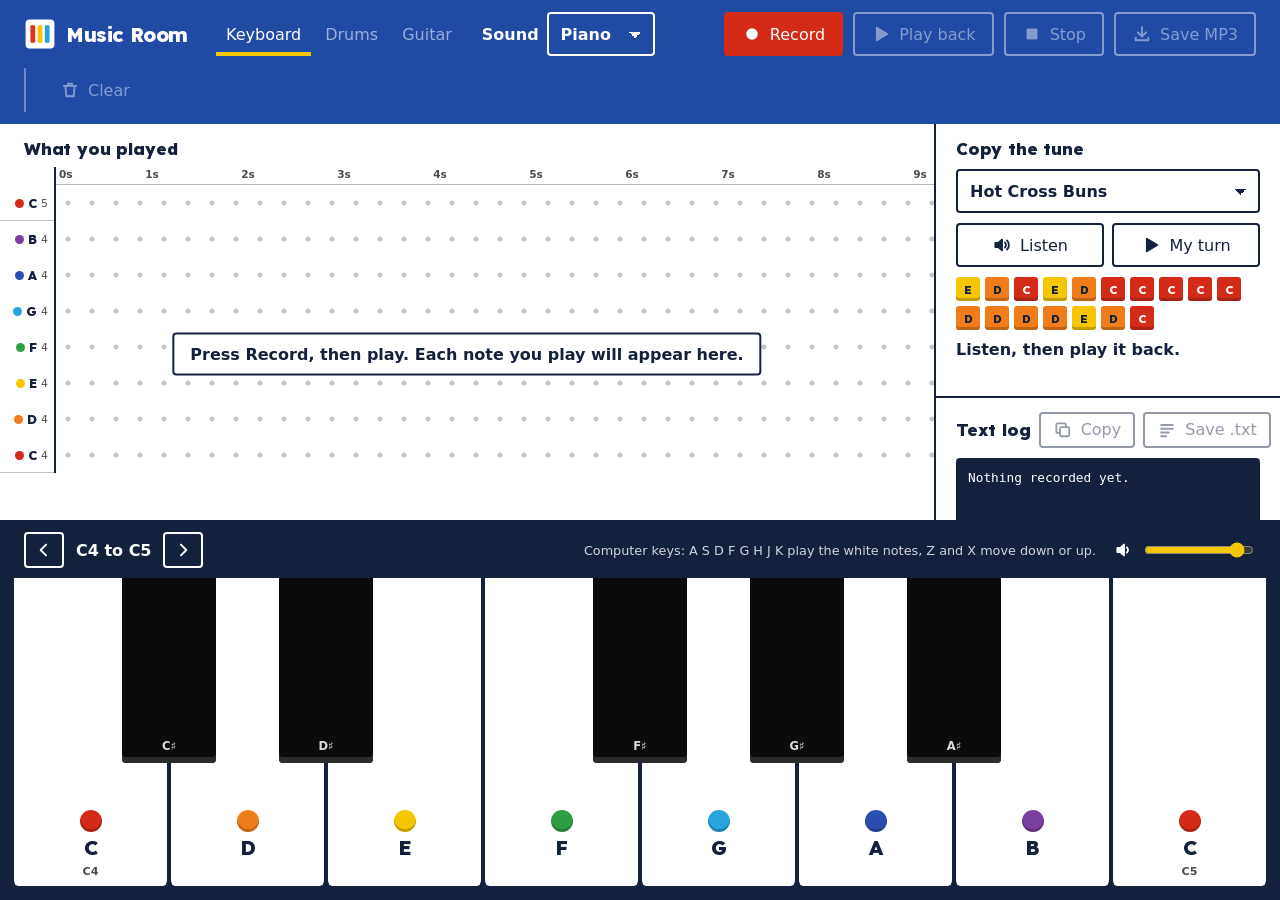
==== index.html @ 95b7874f "Keyboard module with recording, MP3 export and copy-the-tune challenge" ====
<!doctype html>
<html lang="en-GB">
  <head>
    <meta charset="utf-8" />
    <meta name="viewport" content="width=device-width, initial-scale=1" />
    <meta name="theme-color" content="#1f4ba5" />
    <title>Music Room</title>
    <link rel="icon" href="./assets/logo.svg" type="image/svg+xml" />
    <script type="module" crossorigin src="./assets/index-DXUUOg4d.js"></script>
    <link rel="stylesheet" crossorigin href="./assets/index-PqaLmvGl.css">
  </head>
  <body>
    <div id="app"></div>
    <noscript>The music tool needs JavaScript turned on.</noscript>
  </body>
</html>
---- assets/index-PqaLmvGl.css ----
@font-face{font-family:Lexend;font-style:normal;font-display:swap;font-weight:400;src:url(./lexend-vietnamese-400-normal-DoLa7jNB.woff2) format("woff2"),url(./lexend-vietnamese-400-normal-mPlHoWg5.woff) format("woff");unicode-range:U+0102-0103,U+0110-0111,U+0128-0129,U+0168-0169,U+01A0-01A1,U+01AF-01B0,U+0300-0301,U+0303-0304,U+0308-0309,U+0323,U+0329,U+1EA0-1EF9,U+20AB}@font-face{font-family:Lexend;font-style:normal;font-display:swap;font-weight:400;src:url(./lexend-latin-ext-400-normal-D38JI5AK.woff2) format("woff2"),url(./lexend-latin-ext-400-normal-D9P7pMo-.woff) format("woff");unicode-range:U+0100-02BA,U+02BD-02C5,U+02C7-02CC,U+02CE-02D7,U+02DD-02FF,U+0304,U+0308,U+0329,U+1D00-1DBF,U+1E00-1E9F,U+1EF2-1EFF,U+2020,U+20A0-20AB,U+20AD-20C0,U+2113,U+2C60-2C7F,U+A720-A7FF}@font-face{font-family:Lexend;font-style:normal;font-display:swap;font-weight:400;src:url(./lexend-latin-400-normal-CwRJVcUA.woff2) format("woff2"),url(./lexend-latin-400-normal-CHypAkT3.woff) format("woff");unicode-range:U+0000-00FF,U+0131,U+0152-0153,U+02BB-02BC,U+02C6,U+02DA,U+02DC,U+0304,U+0308,U+0329,U+2000-206F,U+20AC,U+2122,U+2191,U+2193,U+2212,U+2215,U+FEFF,U+FFFD}@font-face{font-family:Lexend;font-style:normal;font-display:swap;font-weight:600;src:url(./lexend-vietnamese-600-normal-Cr1ePs6O.woff2) format("woff2"),url(./lexend-vietnamese-600-normal-BxEVPgxw.woff) format("woff");unicode-range:U+0102-0103,U+0110-0111,U+0128-0129,U+0168-0169,U+01A0-01A1,U+01AF-01B0,U+0300-0301,U+0303-0304,U+0308-0309,U+0323,U+0329,U+1EA0-1EF9,U+20AB}@font-face{font-family:Lexend;font-style:normal;font-display:swap;font-weight:600;src:url(./lexend-latin-ext-600-normal-hDcqLAH9.woff2) format("woff2"),url(./lexend-latin-ext-600-normal-BXtyp5LP.woff) format("woff");unicode-range:U+0100-02BA,U+02BD-02C5,U+02C7-02CC,U+02CE-02D7,U+02DD-02FF,U+0304,U+0308,U+0329,U+1D00-1DBF,U+1E00-1E9F,U+1EF2-1EFF,U+2020,U+20A0-20AB,U+20AD-20C0,U+2113,U+2C60-2C7F,U+A720-A7FF}@font-face{font-family:Lexend;font-style:normal;font-display:swap;font-weight:600;src:url(./lexend-latin-600-normal-DdvlkEkX.woff2) format("woff2"),url(./lexend-latin-600-normal-DSBzZxpA.woff) format("woff");unicode-range:U+0000-00FF,U+0131,U+0152-0153,U+02BB-02BC,U+02C6,U+02DA,U+02DC,U+0304,U+0308,U+0329,U+2000-206F,U+20AC,U+2122,U+2191,U+2193,U+2212,U+2215,U+FEFF,U+FFFD}@font-face{font-family:Lexend;font-style:normal;font-display:swap;font-weight:800;src:url(./lexend-vietnamese-800-normal-B27Hd6aN.woff2) format("woff2"),url(./lexend-vietnamese-800-normal-DLOhWP8n.woff) format("woff");unicode-range:U+0102-0103,U+0110-0111,U+0128-0129,U+0168-0169,U+01A0-01A1,U+01AF-01B0,U+0300-0301,U+0303-0304,U+0308-0309,U+0323,U+0329,U+1EA0-1EF9,U+20AB}@font-face{font-family:Lexend;font-style:normal;font-display:swap;font-weight:800;src:url(./lexend-latin-ext-800-normal-B0JWHALI.woff2) format("woff2"),url(./lexend-latin-ext-800-normal-r3QZLne4.woff) format("woff");unicode-range:U+0100-02BA,U+02BD-02C5,U+02C7-02CC,U+02CE-02D7,U+02DD-02FF,U+0304,U+0308,U+0329,U+1D00-1DBF,U+1E00-1E9F,U+1EF2-1EFF,U+2020,U+20A0-20AB,U+20AD-20C0,U+2113,U+2C60-2C7F,U+A720-A7FF}@font-face{font-family:Lexend;font-style:normal;font-display:swap;font-weight:800;src:url(./lexend-latin-800-normal-sVzxf3WX.woff2) format("woff2"),url(./lexend-latin-800-normal-BcJVUnx_.woff) format("woff");unicode-range:U+0000-00FF,U+0131,U+0152-0153,U+02BB-02BC,U+02C6,U+02DA,U+02DC,U+0304,U+0308,U+0329,U+2000-206F,U+20AC,U+2122,U+2191,U+2193,U+2212,U+2215,U+FEFF,U+FFFD}:root{--mt-tray: #1f4ba5;--mt-tray-deep: #183c86;--mt-navy: #14213d;--mt-white: #ffffff;--mt-hole: #c6c6c6;--mt-rule: #14213d;--mt-muted: #4b4b4b;--mt-red: #d42a18;--mt-yellow: #f6c700;--mt-radius: 4px;--mt-font: "Lexend", "Segoe UI", system-ui, sans-serif;--mt-mono: ui-monospace, "Cascadia Mono", Consolas, monospace}html,body{height:100%;margin:0;background:var(--mt-navy)}body{overflow:hidden}.mt{font-family:var(--mt-font);color:var(--mt-navy);background:var(--mt-white);display:grid;grid-template-rows:auto minmax(220px,1fr) clamp(240px,42%,440px);height:100%;min-height:540px;-webkit-tap-highlight-color:transparent;scrollbar-color:var(--mt-navy) transparent}.mt *,.mt *:before,.mt *:after{box-sizing:border-box}.mt ::selection{background:var(--mt-yellow);color:var(--mt-navy)}.mt h2{margin:0;font-size:1.05rem;font-weight:800;letter-spacing:-.01em}.mt p{margin:0}.mt button{font:inherit;color:inherit}.mt .mt-key--white{color:var(--mt-navy)}.mt .mt-key--black{color:var(--mt-white)}.mt-sr{position:absolute;width:1px;height:1px;overflow:hidden;clip:rect(0 0 0 0);white-space:nowrap}.mt-icon{display:inline-block;width:20px;height:20px;flex:none;background:currentColor;-webkit-mask:var(--icon) center / contain no-repeat;mask:var(--icon) center / contain no-repeat}.mt-btn{display:inline-flex;align-items:center;gap:8px;height:44px;padding:0 16px;border:2px solid currentColor;border-radius:var(--mt-radius);background:transparent;font-weight:600;font-size:.95rem;cursor:pointer;white-space:nowrap;transition:background-color .12s ease-out,color .12s ease-out}.mt-btn:disabled{opacity:.45;cursor:default}.mt-btn:focus-visible,.mt-select:focus-visible,.mt-log__text:focus-visible,.mt-board__scroll:focus-visible{outline:3px solid var(--mt-yellow);outline-offset:2px}.mt-btn--small{height:36px;padding:0 12px;font-size:.85rem}.mt-btn--ink{color:var(--mt-navy)}.mt-btn--ink:not(:disabled):hover{background:var(--mt-navy);color:var(--mt-white)}.mt-btn--quiet{border-color:transparent}.mt-btn--danger{background:var(--mt-red);border-color:var(--mt-red);color:var(--mt-white)}.mt-btn--on-dark{color:var(--mt-white)}.mt-btn--on-dark:not(:disabled):hover{background:var(--mt-white);color:var(--mt-navy)}.mt-bar{display:flex;align-items:center;gap:12px 20px;flex-wrap:wrap;padding:12px 24px;background:var(--mt-tray);color:var(--mt-white)}.mt-bar .mt-btn:not(:disabled):hover{background:var(--mt-white);color:var(--mt-tray)}.mt-brand{display:flex;align-items:center;gap:10px;font-size:1.25rem;font-weight:800;letter-spacing:-.02em;margin-right:8px}.mt-brand img{display:block}.mt-inst{display:flex;gap:4px}.mt-inst__tab{border:0;background:none;height:44px;padding:0 10px;cursor:pointer;font-weight:600;font-size:1rem;border-radius:0}.mt-inst__tab[aria-pressed=true]{box-shadow:inset 0 -4px 0 var(--mt-yellow)}.mt-inst__tab:disabled{opacity:.55;cursor:default}.mt-inst__tab:focus-visible{outline:3px solid var(--mt-yellow);outline-offset:-3px}.mt-sound{display:flex;align-items:center;gap:8px;font-weight:600}.mt-select{font:inherit;font-weight:600;height:44px;padding:0 36px 0 12px;border:2px solid currentColor;border-radius:var(--mt-radius);background:transparent;color:inherit;cursor:pointer;appearance:none;background-image:linear-gradient(45deg,transparent 50%,currentColor 50%),linear-gradient(135deg,currentColor 50%,transparent 50%);background-position:calc(100% - 18px) 52%,calc(100% - 12px) 52%;background-size:6px 6px;background-repeat:no-repeat}.mt-bar .mt-select option{color:var(--mt-navy)}.mt-transport{display:flex;gap:10px;margin-left:auto;flex-wrap:wrap}.mt-btn--rec{background:var(--mt-red);border-color:var(--mt-red);color:var(--mt-white)}.mt-bar .mt-btn--rec:not(:disabled):hover{background:#b82413;color:var(--mt-white);border-color:#b82413}.mt-btn--rec.is-on{background:var(--mt-white);color:var(--mt-red);border-color:var(--mt-white)}.mt-bar .mt-btn--rec.is-on:hover{background:var(--mt-white);color:var(--mt-red)}.mt-btn--rec.is-on .mt-icon{animation:mt-blink 1s steps(2,jump-none) infinite}.mt-timer{font-variant-numeric:tabular-nums;min-width:3ch}.mt-clear{display:flex;align-items:center;gap:8px;padding-left:18px;background:linear-gradient(to right,rgba(255,255,255,.35) 2px,transparent 2px)}.mt-confirm{display:flex;align-items:center;gap:8px;font-weight:600;white-space:nowrap}.mt-confirm[hidden],.mt-clear .mt-btn[hidden]{display:none}.mt-work{display:grid;grid-template-columns:minmax(0,1fr) 344px;gap:2px;min-height:0;padding-bottom:2px;background:var(--mt-rule)}.mt-board,.mt-side{background:var(--mt-white)}.mt-board{position:relative;display:flex;flex-direction:column;min-height:0;min-width:0}.mt-board__title{padding:14px 24px 8px}.mt-board__scroll{position:relative;flex:1;min-height:0;overflow:auto;overscroll-behavior:contain}.mt-board__rows{position:sticky;left:0;z-index:2;width:56px;float:left;padding-top:18px;background:linear-gradient(to left,var(--mt-rule) 2px,var(--mt-white) 2px)}.mt-row{height:var(--row, 24px);display:flex;align-items:center;justify-content:flex-end;padding-right:8px}.mt-row__label{font-weight:800;font-size:.8rem;display:inline-flex;align-items:center;gap:4px}.mt-row__label:before{content:"";width:9px;height:9px;border-radius:50%;background:var(--c)}.mt-row__label small{font-weight:400;font-size:.68rem;color:var(--mt-muted)}.mt-row--c{box-shadow:inset 0 -1px #14213d47}.mt-board__pieces{position:relative;min-width:100%;background-image:radial-gradient(circle,var(--mt-hole) 2.3px,transparent 2.8px);background-size:24px var(--row, 24px);background-position:56px 18px}.mt-board__ruler{position:absolute;top:0;left:0;right:0;height:18px;background:var(--mt-white);border-bottom:1px solid rgba(20,33,61,.3)}.mt-board__ruler span{position:absolute;top:1px;transform:translate(-50%);font-size:.66rem;font-weight:600;color:var(--mt-muted);font-variant-numeric:tabular-nums}.mt-board__ruler span:first-child{transform:none;padding-left:3px}.mt-piece{position:absolute;height:calc(var(--row, 24px) - 4px);border-radius:3px;background:var(--c);color:var(--ink);box-shadow:inset 0 -4px #0003;font-size:clamp(.72rem,calc(var(--row, 24px) * .4),.9rem);font-weight:800;line-height:calc(var(--row, 24px) - 7px);padding-left:6px;overflow:hidden;white-space:nowrap}.mt-piece--sharp{box-shadow:inset -8px 0 #0b0b0b,inset 0 -4px #0003}.mt-piece.is-new{animation:mt-drop .14s cubic-bezier(.16,1,.3,1)}.mt-piece.is-growing{opacity:.8;box-shadow:inset -3px 0 0 var(--mt-red),inset 0 -4px #0003}.mt-board__head{position:absolute;top:0;left:0;width:2px;height:100%;min-height:100%;background:var(--mt-red);z-index:3;pointer-events:none}.mt-board__head[hidden]{display:none}.mt-board__empty{position:absolute;left:50%;top:58%;transform:translate(-50%,-50%);width:max-content;max-width:calc(100% - 96px);padding:10px 16px;background:var(--mt-white);border:2px solid var(--mt-navy);border-radius:var(--mt-radius);font-size:1rem;font-weight:600;text-align:center;pointer-events:none;z-index:2}.mt-board__empty span{background:var(--mt-white)}.mt-board__empty[hidden]{display:none}.mt-side{display:flex;flex-direction:column;min-height:0;overflow-y:auto}.mt-challenge{padding:14px 20px 16px;display:grid;gap:10px}.mt-log{box-shadow:0 -2px 0 var(--mt-rule)}.mt-tune .mt-select{width:100%;color:var(--mt-navy)}.mt-row-btns{display:flex;gap:8px}.mt-row-btns .mt-btn{flex:1;justify-content:center}.mt-target{list-style:none;margin:0;padding:0;display:flex;flex-wrap:wrap;gap:5px}.mt-tp{width:24px;height:24px;border-radius:3px;display:grid;place-items:center;background:var(--c);color:var(--ink);font-size:.72rem;font-weight:800;box-shadow:inset 0 -3px #0003;position:relative}.mt-tp--sharp{box-shadow:inset -6px 0 #0b0b0b,inset 0 -3px #0003}.mt-tp.is-done{outline:2px solid var(--mt-navy);outline-offset:2px}.mt-tp.is-done span{visibility:hidden}.mt-tp.is-done:after{content:"";position:absolute;inset:4px;background:var(--ink);-webkit-mask:var(--mt-tick) center / contain no-repeat;mask:var(--mt-tick) center / contain no-repeat}.mt-tp.is-current{outline:3px solid var(--mt-navy);outline-offset:2px}.mt-tp.is-listening{outline:3px solid var(--mt-tray);outline-offset:2px}.mt-msg{min-height:2.6em;font-weight:600;line-height:1.3}.mt-msg.is-wrong{color:var(--mt-red)}.mt-log{display:flex;flex-direction:column;min-height:170px;flex:1;padding:14px 20px 16px;gap:10px}.mt-log__head{display:flex;align-items:center;gap:8px}.mt-log__head h2{margin-right:auto;white-space:nowrap}.mt-log__text{flex:1;min-height:60px;margin:0;overflow:auto;padding:10px 12px;background:var(--mt-navy);color:var(--mt-white);border-radius:var(--mt-radius);font-family:var(--mt-mono);font-size:.8rem;line-height:1.55;font-variant-numeric:tabular-nums;scrollbar-color:rgba(255,255,255,.5) transparent}.mt-deck{background:var(--mt-navy);color:var(--mt-white);display:flex;flex-direction:column;padding:10px 12px 14px;min-height:0}.mt-deck__bar{display:flex;align-items:center;gap:10px 18px;padding:0 12px 10px;flex-wrap:wrap}.mt-oct{display:flex;align-items:center;gap:8px}.mt-oct .mt-btn{padding:0 8px}.mt-oct__label{min-width:7.5ch;text-align:center;font-weight:600;font-variant-numeric:tabular-nums}.mt-status{flex:1;min-width:12ch;font-weight:600}.mt-hint{font-size:.8rem;opacity:.8}.mt-vol{display:flex;align-items:center;gap:8px}.mt-vol input{accent-color:var(--mt-yellow);width:110px}.mt-keys{--black-w: calc(100% / var(--whites, 15) * .6);position:relative;flex:1;min-height:150px;touch-action:none;user-select:none;-webkit-user-select:none}.mt-key{position:absolute;top:0;border:0;padding:0;cursor:pointer}.mt-key--white{height:100%;background:var(--mt-white);border-left:2px solid var(--mt-navy);border-right:2px solid var(--mt-navy);border-radius:0 0 6px 6px;display:flex;flex-direction:column;align-items:center;justify-content:flex-end;gap:6px;padding-bottom:28px}.mt-key__peg{width:22px;height:22px;border-radius:50%;background:var(--peg);box-shadow:inset 0 -3px #0003}.mt-key--white .mt-key__name{font-size:clamp(1rem,1.6vw,1.45rem);font-weight:800;line-height:1}.mt-key__oct{position:absolute;bottom:9px;font-size:.7rem;font-weight:600;color:var(--mt-muted);line-height:1}.mt-key--black{width:var(--black-w);height:60%;z-index:2;background:#0b0b0b;border-radius:0 0 4px 4px;box-shadow:inset 0 -6px #2b2b2b;display:flex;align-items:flex-end;justify-content:center;padding-bottom:10px;color:var(--mt-white)}.mt-key--black .mt-key__name{font-size:.72rem;font-weight:600;opacity:.85}.mt-key--white.is-down,.mt-key--white.is-playing{background:color-mix(in srgb,var(--peg) 30%,var(--mt-white))}.mt-key--white.is-down{box-shadow:inset 0 4px #0000001f}.mt-key--black.is-down,.mt-key--black.is-playing{background:#3a3a3a;box-shadow:inset 0 -2px #2b2b2b}.mt-key--white.is-next:before{content:"";position:absolute;left:10%;right:10%;top:calc(60% + 10px);height:8px;border-radius:2px;background:var(--mt-navy)}.mt-key--white.is-next .mt-key__peg{transform:scale(1.3)}.mt-key--black.is-next:before{content:"";position:absolute;left:18%;right:18%;bottom:34px;height:6px;border-radius:2px;background:var(--mt-white)}@keyframes mt-drop{0%{transform:translateY(-8px);opacity:.4}to{transform:none;opacity:1}}@keyframes mt-blink{to{opacity:.25}}@media(prefers-reduced-motion:reduce){.mt-piece.is-new,.mt-btn--rec.is-on .mt-icon{animation:none}}@media(max-height:760px)and (min-width:761px){.mt{grid-template-rows:auto minmax(200px,1fr) clamp(220px,40%,360px)}.mt-bar{padding:10px 20px}.mt-board__title{padding:10px 20px 6px}.mt-challenge{padding:10px 16px 12px;gap:8px}.mt-log{padding:10px 16px 12px}.mt-hint{display:none}}@media(max-width:760px){body{overflow:auto}.mt{display:flex;flex-direction:column;height:auto;min-height:100%}.mt-bar{padding:10px 16px;gap:10px}.mt-brand{font-size:1.1rem}.mt-transport{margin-left:0;width:100%;display:grid;grid-template-columns:repeat(2,minmax(0,1fr));gap:8px}.mt-transport .mt-btn{justify-content:center;padding:0 8px}.mt-clear{background:none;padding-left:0}.mt-work{display:contents}.mt-work{background:none;padding:0;gap:0}.mt-board{order:1;height:230px}.mt-board__title{padding:10px 16px 6px}.mt-deck{order:2;padding:8px 8px 12px}.mt-keys{flex:none;height:230px}.mt-deck__bar{padding:0 4px 8px}.mt-hint{display:none}.mt-side{order:3}.mt-challenge,.mt-log{padding:14px 16px}.mt-log__text{min-height:140px;max-height:260px}}@media(max-width:420px){.mt-vol input{width:80px}}
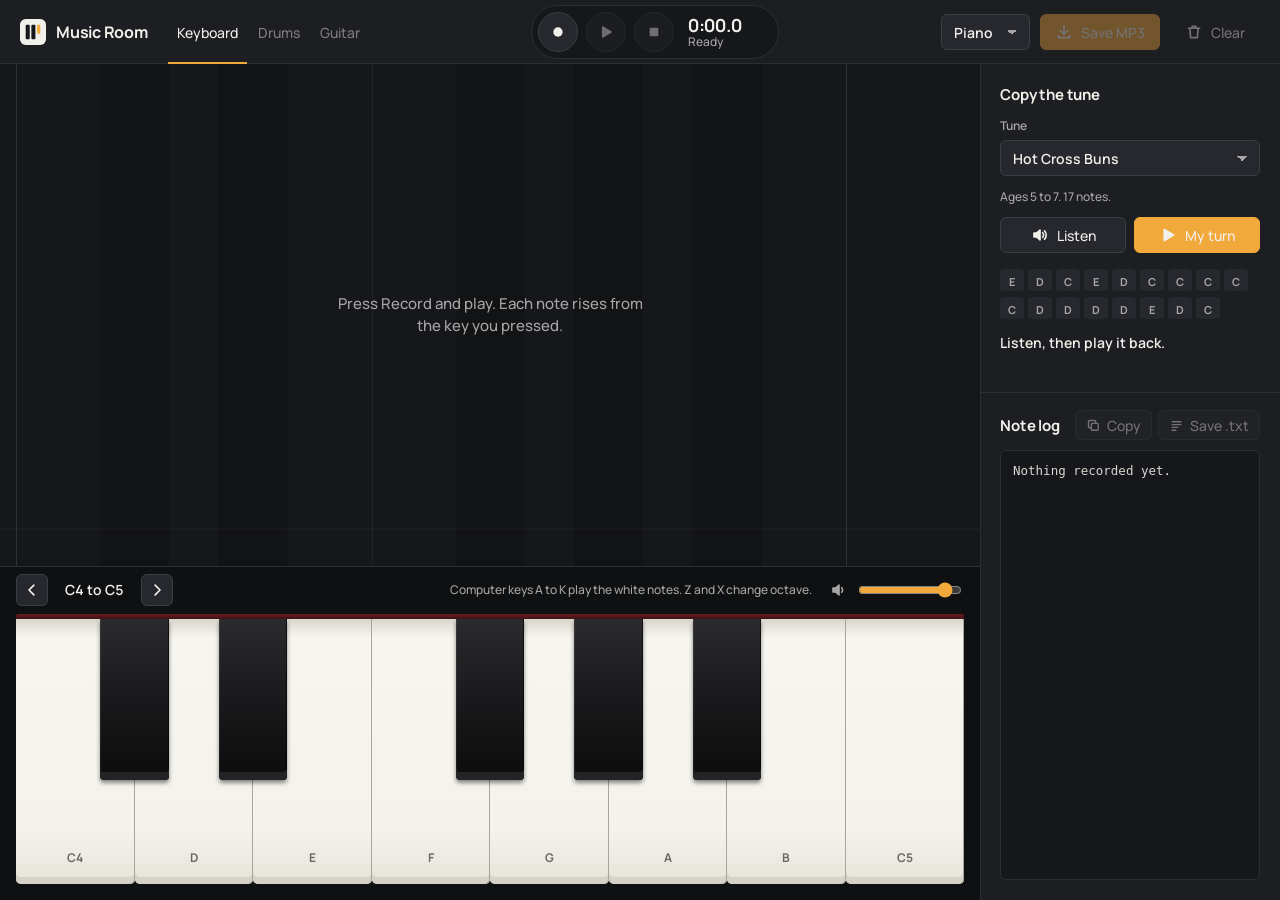
==== commit 38760b2e: "Studio look, notes rise from the keys, 15 tunes graded by age" ====
--- a/index.html
+++ b/index.html
@@ -6,8 +6,8 @@
     <meta name="theme-color" content="#1f4ba5" />
     <title>Music Room</title>
     <link rel="icon" href="./assets/logo.svg" type="image/svg+xml" />
-    <script type="module" crossorigin src="./assets/index-DXUUOg4d.js"></script>
-    <link rel="stylesheet" crossorigin href="./assets/index-PqaLmvGl.css">
+    <script type="module" crossorigin src="./assets/index-DBHxLkfZ.js"></script>
+    <link rel="stylesheet" crossorigin href="./assets/index-E4hqo-Lg.css">
   </head>
   <body>
     <div id="app"></div>
--- a/assets/index-E4hqo-Lg.css
+++ b/assets/index-E4hqo-Lg.css
@@ -0,0 +1 @@
+@font-face{font-family:Manrope;font-style:normal;font-display:swap;font-weight:500;src:url(./manrope-cyrillic-ext-500-normal-Dz8SjJZ9.woff2) format("woff2"),url(./manrope-cyrillic-ext-500-normal-PaLk8PaH.woff) format("woff");unicode-range:U+0460-052F,U+1C80-1C8A,U+20B4,U+2DE0-2DFF,U+A640-A69F,U+FE2E-FE2F}@font-face{font-family:Manrope;font-style:normal;font-display:swap;font-weight:500;src:url(./manrope-cyrillic-500-normal-B1OEZity.woff2) format("woff2"),url(./manrope-cyrillic-500-normal-CNwnNrRC.woff) format("woff");unicode-range:U+0301,U+0400-045F,U+0490-0491,U+04B0-04B1,U+2116}@font-face{font-family:Manrope;font-style:normal;font-display:swap;font-weight:500;src:url(./manrope-greek-500-normal-GeMIHyWm.woff2) format("woff2"),url(./manrope-greek-500-normal-DyxYGEtJ.woff) format("woff");unicode-range:U+0370-0377,U+037A-037F,U+0384-038A,U+038C,U+038E-03A1,U+03A3-03FF}@font-face{font-family:Manrope;font-style:normal;font-display:swap;font-weight:500;src:url(./manrope-vietnamese-500-normal-DCXiE_xi.woff2) format("woff2"),url(./manrope-vietnamese-500-normal-DaZ8i3XM.woff) format("woff");unicode-range:U+0102-0103,U+0110-0111,U+0128-0129,U+0168-0169,U+01A0-01A1,U+01AF-01B0,U+0300-0301,U+0303-0304,U+0308-0309,U+0323,U+0329,U+1EA0-1EF9,U+20AB}@font-face{font-family:Manrope;font-style:normal;font-display:swap;font-weight:500;src:url(./manrope-latin-ext-500-normal-dm74KBQw.woff2) format("woff2"),url(./manrope-latin-ext-500-normal-EtoS1VaI.woff) format("woff");unicode-range:U+0100-02BA,U+02BD-02C5,U+02C7-02CC,U+02CE-02D7,U+02DD-02FF,U+0304,U+0308,U+0329,U+1D00-1DBF,U+1E00-1E9F,U+1EF2-1EFF,U+2020,U+20A0-20AB,U+20AD-20C0,U+2113,U+2C60-2C7F,U+A720-A7FF}@font-face{font-family:Manrope;font-style:normal;font-display:swap;font-weight:500;src:url(./manrope-latin-500-normal-BYYD-dBL.woff2) format("woff2"),url(./manrope-latin-500-normal-DMZssgOp.woff) format("woff");unicode-range:U+0000-00FF,U+0131,U+0152-0153,U+02BB-02BC,U+02C6,U+02DA,U+02DC,U+0304,U+0308,U+0329,U+2000-206F,U+20AC,U+2122,U+2191,U+2193,U+2212,U+2215,U+FEFF,U+FFFD}@font-face{font-family:Manrope;font-style:normal;font-display:swap;font-weight:600;src:url(./manrope-cyrillic-ext-600-normal-Dk-u7o-5.woff2) format("woff2"),url(./manrope-cyrillic-ext-600-normal-DjQx9_jq.woff) format("woff");unicode-range:U+0460-052F,U+1C80-1C8A,U+20B4,U+2DE0-2DFF,U+A640-A69F,U+FE2E-FE2F}@font-face{font-family:Manrope;font-style:normal;font-display:swap;font-weight:600;src:url(./manrope-cyrillic-600-normal-DvRl3Mj-.woff2) format("woff2"),url(./manrope-cyrillic-600-normal-It4mZcQk.woff) format("woff");unicode-range:U+0301,U+0400-045F,U+0490-0491,U+04B0-04B1,U+2116}@font-face{font-family:Manrope;font-style:normal;font-display:swap;font-weight:600;src:url(./manrope-greek-600-normal-BoRV6lzK.woff2) format("woff2"),url(./manrope-greek-600-normal-CF2i9ZRY.woff) format("woff");unicode-range:U+0370-0377,U+037A-037F,U+0384-038A,U+038C,U+038E-03A1,U+03A3-03FF}@font-face{font-family:Manrope;font-style:normal;font-display:swap;font-weight:600;src:url(./manrope-vietnamese-600-normal-C1J5PCl_.woff2) format("woff2"),url(./manrope-vietnamese-600-normal-lA7a_7Ok.woff) format("woff");unicode-range:U+0102-0103,U+0110-0111,U+0128-0129,U+0168-0169,U+01A0-01A1,U+01AF-01B0,U+0300-0301,U+0303-0304,U+0308-0309,U+0323,U+0329,U+1EA0-1EF9,U+20AB}@font-face{font-family:Manrope;font-style:normal;font-display:swap;font-weight:600;src:url(./manrope-latin-ext-600-normal-_gBojHdJ.woff2) format("woff2"),url(./manrope-latin-ext-600-normal-u5Pl7hTU.woff) format("woff");unicode-range:U+0100-02BA,U+02BD-02C5,U+02C7-02CC,U+02CE-02D7,U+02DD-02FF,U+0304,U+0308,U+0329,U+1D00-1DBF,U+1E00-1E9F,U+1EF2-1EFF,U+2020,U+20A0-20AB,U+20AD-20C0,U+2113,U+2C60-2C7F,U+A720-A7FF}@font-face{font-family:Manrope;font-style:normal;font-display:swap;font-weight:600;src:url(./manrope-latin-600-normal-4f0koTD-.woff2) format("woff2"),url(./manrope-latin-600-normal-BqgrALkZ.woff) format("woff");unicode-range:U+0000-00FF,U+0131,U+0152-0153,U+02BB-02BC,U+02C6,U+02DA,U+02DC,U+0304,U+0308,U+0329,U+2000-206F,U+20AC,U+2122,U+2191,U+2193,U+2212,U+2215,U+FEFF,U+FFFD}@font-face{font-family:Manrope;font-style:normal;font-display:swap;font-weight:700;src:url(./manrope-cyrillic-ext-700-normal-cq7F7ESW.woff2) format("woff2"),url(./manrope-cyrillic-ext-700-normal-ezu7N0xg.woff) format("woff");unicode-range:U+0460-052F,U+1C80-1C8A,U+20B4,U+2DE0-2DFF,U+A640-A69F,U+FE2E-FE2F}@font-face{font-family:Manrope;font-style:normal;font-display:swap;font-weight:700;src:url(./manrope-cyrillic-700-normal-Dw_fZAg2.woff2) format("woff2"),url(./manrope-cyrillic-700-normal-7JNVKxyl.woff) format("woff");unicode-range:U+0301,U+0400-045F,U+0490-0491,U+04B0-04B1,U+2116}@font-face{font-family:Manrope;font-style:normal;font-display:swap;font-weight:700;src:url(./manrope-greek-700-normal-CHUG9PD8.woff2) format("woff2"),url(./manrope-greek-700-normal-DyfsrCpP.woff) format("woff");unicode-range:U+0370-0377,U+037A-037F,U+0384-038A,U+038C,U+038E-03A1,U+03A3-03FF}@font-face{font-family:Manrope;font-style:normal;font-display:swap;font-weight:700;src:url(./manrope-vietnamese-700-normal-CUqMx5-1.woff2) format("woff2"),url(./manrope-vietnamese-700-normal-pt65Fn2Z.woff) format("woff");unicode-range:U+0102-0103,U+0110-0111,U+0128-0129,U+0168-0169,U+01A0-01A1,U+01AF-01B0,U+0300-0301,U+0303-0304,U+0308-0309,U+0323,U+0329,U+1EA0-1EF9,U+20AB}@font-face{font-family:Manrope;font-style:normal;font-display:swap;font-weight:700;src:url(./manrope-latin-ext-700-normal-DYOwVNan.woff2) format("woff2"),url(./manrope-latin-ext-700-normal-eVCcYqtJ.woff) format("woff");unicode-range:U+0100-02BA,U+02BD-02C5,U+02C7-02CC,U+02CE-02D7,U+02DD-02FF,U+0304,U+0308,U+0329,U+1D00-1DBF,U+1E00-1E9F,U+1EF2-1EFF,U+2020,U+20A0-20AB,U+20AD-20C0,U+2113,U+2C60-2C7F,U+A720-A7FF}@font-face{font-family:Manrope;font-style:normal;font-display:swap;font-weight:700;src:url(./manrope-latin-700-normal-BZp_XxE4.woff2) format("woff2"),url(./manrope-latin-700-normal-DGRFkw-m.woff) format("woff");unicode-range:U+0000-00FF,U+0131,U+0152-0153,U+02BB-02BC,U+02C6,U+02DA,U+02DC,U+0304,U+0308,U+0329,U+2000-206F,U+20AC,U+2122,U+2191,U+2193,U+2212,U+2215,U+FEFF,U+FFFD}:root{--mt-stage: #16171a;--mt-chrome: #1d1e22;--mt-raise: #26282d;--mt-hover: #2e3036;--mt-line: #2c2e33;--mt-line-strong: #3b3e44;--mt-text: #f2f0eb;--mt-muted: #a6a6a6;--mt-accent: #f2a93b;--mt-accent-hover: #f6ba5e;--mt-accent-ink: #1c1406;--mt-red: #ff4d3d;--mt-wrong: #ff8a7a;--mt-radius: 6px;--mt-font: "Manrope", "Segoe UI", system-ui, sans-serif;--mt-mono: ui-monospace, "Cascadia Mono", Consolas, monospace}html,body{height:100%;margin:0;background:var(--mt-stage)}body{overflow:hidden}.mt{font-family:var(--mt-font);font-size:14px;color:var(--mt-text);background:var(--mt-stage);display:grid;grid-template-rows:auto minmax(0,1fr);height:100%;min-height:560px;-webkit-tap-highlight-color:transparent;scrollbar-color:var(--mt-line-strong) transparent;scrollbar-width:thin}.mt *,.mt *:before,.mt *:after{box-sizing:border-box}.mt ::selection{background:var(--mt-accent);color:var(--mt-accent-ink)}.mt h2{margin:0;font-size:15px;font-weight:700;letter-spacing:-.01em}.mt p{margin:0}.mt button{font:inherit;color:inherit}.mt-sr{position:absolute;width:1px;height:1px;overflow:hidden;clip:rect(0 0 0 0);white-space:nowrap}.mt :focus-visible{outline:2px solid var(--mt-accent);outline-offset:2px}.mt-icon{display:inline-block;width:18px;height:18px;flex:none;background:currentColor;-webkit-mask:var(--icon) center / contain no-repeat;mask:var(--icon) center / contain no-repeat}.mt-btn{display:inline-flex;align-items:center;justify-content:center;gap:8px;height:36px;padding:0 14px;border:1px solid var(--mt-line-strong);border-radius:var(--mt-radius);background:var(--mt-raise);font-weight:600;font-size:14px;cursor:pointer;white-space:nowrap;transition:background-color .12s ease-out,border-color .12s ease-out,color .12s ease-out}.mt-btn:not(:disabled):hover{background:var(--mt-hover);border-color:#4a4d54}.mt-btn:disabled{opacity:.4;cursor:default}.mt-btn--small{height:30px;padding:0 10px;font-size:13px;gap:6px}.mt-btn--small .mt-icon{width:15px;height:15px}.mt-btn--icon{width:32px;height:32px;padding:0}.mt-btn--primary{background:var(--mt-accent);border-color:var(--mt-accent);color:var(--mt-accent-ink)}.mt-btn--primary:not(:disabled):hover{background:var(--mt-accent-hover);border-color:var(--mt-accent-hover)}.mt-btn--quiet{background:transparent;border-color:transparent;color:var(--mt-muted)}.mt-btn--quiet:not(:disabled):hover{background:var(--mt-raise);border-color:transparent;color:var(--mt-text)}.mt-btn--danger{background:var(--mt-red);border-color:var(--mt-red);color:#1a0705}.mt-bar{display:grid;grid-template-columns:auto auto minmax(16px,1fr) auto minmax(16px,1fr) auto;align-items:center;column-gap:20px;height:64px;padding:0 20px;background:var(--mt-chrome);box-shadow:inset 0 -1px 0 var(--mt-line)}.mt-brand{grid-column:1;display:flex;align-items:center;gap:10px;font-size:16px;font-weight:700;letter-spacing:-.015em}.mt-brand img{display:block}.mt-inst{grid-column:2;display:flex;gap:2px}.mt-inst__tab{border:0;background:none;height:64px;padding:0 12px;cursor:pointer;font-weight:600;font-size:14px;color:var(--mt-muted);border-radius:0}.mt-inst__tab[aria-pressed=true]{color:var(--mt-text);box-shadow:inset 0 -2px 0 var(--mt-accent)}.mt-inst__tab:disabled{opacity:.45;cursor:default}.mt-inst__tab:focus-visible{outline-offset:-4px}.mt-transport{grid-column:4;display:flex;align-items:center;gap:8px;padding:6px 8px 6px 6px;background:var(--mt-stage);border:1px solid var(--mt-line);border-radius:999px}.mt-round{width:40px;height:40px;border-radius:50%;display:grid;place-items:center;cursor:pointer;background:var(--mt-raise);border:1px solid var(--mt-line-strong);transition:background-color .12s ease-out}.mt-round .mt-icon{width:16px;height:16px}.mt-round:not(:disabled):hover{background:var(--mt-hover)}.mt-round:disabled{opacity:.4;cursor:default}.mt-round--rec{color:var(--mt-red)}.mt-round--rec.is-on{background:var(--mt-red);border-color:var(--mt-red);color:#fff}.mt-round--rec.is-on:hover{background:#ff6558}.mt-round--rec.is-on .mt-icon{animation:mt-blink 1s steps(2,jump-none) infinite}.mt-clock{display:grid;padding:0 10px 0 6px;min-width:88px;line-height:1.15}.mt-clock__time{font-size:18px;font-weight:700;font-variant-numeric:tabular-nums;letter-spacing:-.01em}.mt-clock__state{font-size:12px;color:var(--mt-muted)}.mt[data-state=recording] .mt-clock__state{color:var(--mt-red)}.mt-bar__end{grid-column:6;justify-self:end;display:flex;align-items:center;gap:10px}.mt-sound{display:flex;align-items:center;gap:8px;color:var(--mt-muted);font-weight:600}.mt-select{font:inherit;font-weight:600;color:var(--mt-text);height:36px;padding:0 34px 0 12px;border:1px solid var(--mt-line-strong);border-radius:var(--mt-radius);background-color:var(--mt-raise);cursor:pointer;appearance:none;background-image:linear-gradient(45deg,transparent 50%,var(--mt-muted) 50%),linear-gradient(135deg,var(--mt-muted) 50%,transparent 50%);background-position:calc(100% - 17px) 52%,calc(100% - 12px) 52%;background-size:5px 5px;background-repeat:no-repeat}.mt-select:hover{border-color:#4a4d54}.mt-select option,.mt-select optgroup{background:var(--mt-chrome);color:var(--mt-text)}.mt-clear{display:flex;align-items:center;gap:8px}.mt-confirm{display:flex;align-items:center;gap:8px;font-weight:600;white-space:nowrap}.mt-confirm[hidden],.mt-clear .mt-btn[hidden]{display:none}.mt-main{display:grid;grid-template-columns:minmax(0,1fr) 340px;min-height:0}.mt-stage{display:grid;grid-template-columns:minmax(0,1fr);grid-template-rows:minmax(150px,1fr) clamp(210px,40%,340px);min-height:0;min-width:0}.mt-view{position:relative;min-height:0;overflow:hidden;touch-action:none;cursor:ns-resize}.mt-view__canvas{position:absolute;inset:0;display:block}.mt-view__caption{position:absolute;top:12px;left:16px;z-index:1;padding:5px 10px;border-radius:var(--mt-radius);background:#1d1e22eb;box-shadow:inset 0 0 0 1px var(--mt-line);font-size:12px;font-weight:600;color:var(--mt-muted);pointer-events:none}.mt-view__caption:empty{display:none}.mt-view__caption[data-mode=recording]{color:var(--mt-red)}.mt-view__empty{position:absolute;left:50%;top:50%;transform:translate(-50%,-50%);width:max-content;max-width:min(36ch,calc(100% - 48px));text-align:center;font-size:15px;font-weight:500;line-height:1.5;color:var(--mt-muted);pointer-events:none}.mt-view__empty[hidden]{display:none}.mt-deck{display:flex;flex-direction:column;min-height:0;padding:0 16px 16px;background:#0f1012;box-shadow:inset 0 1px 0 var(--mt-line)}.mt-deck__bar{display:flex;align-items:center;gap:10px 18px;height:48px;flex:none}.mt-oct{display:flex;align-items:center;gap:6px}.mt-oct__label{min-width:9ch;text-align:center;font-weight:600;font-variant-numeric:tabular-nums}.mt-status{flex:1;min-width:10ch;font-weight:600;color:var(--mt-text)}.mt-hint{font-size:12px;color:var(--mt-muted)}.mt-vol{display:flex;align-items:center;gap:8px;color:var(--mt-muted)}.mt-vol input{accent-color:var(--mt-accent);width:104px}.mt-felt{height:5px;flex:none;background:linear-gradient(#6a1d22,#3e1115);border-radius:2px 2px 0 0}.mt-keys{--black-w: calc(100% / var(--whites, 15) * .58);position:relative;flex:1;min-height:140px;touch-action:none;user-select:none;-webkit-user-select:none}.mt-key{position:absolute;top:0;border:0;padding:0;cursor:pointer}.mt-key--white{height:100%;border-radius:0 0 5px 5px;background:linear-gradient(180deg,#d9d6cd 0,#f7f5ef 7%,#f4f2ec 80%,#e6e3da);box-shadow:inset -1px 0 #a9a59a,inset 0 -7px #d6d2c7;color:#6b6860}.mt .mt-key--white{color:#6b6860}.mt-key__name{position:absolute;left:0;right:0;bottom:20px;text-align:center;font-size:12px;font-weight:700;letter-spacing:.01em;line-height:1;pointer-events:none}.mt-key__lamp{position:absolute;left:24%;right:24%;bottom:11px;height:4px;border-radius:2px;background:var(--note);opacity:0;transition:opacity 90ms ease-out;pointer-events:none}.mt-key--white.is-down,.mt-key--white.is-playing{background:linear-gradient(180deg,#cfcbc1 0,#ebe8e0 8%,#e9e6de 82%,#dcd8ce);box-shadow:inset -1px 0 #a9a59a,inset 0 -3px #ccc7bc}.mt-key--black{width:var(--black-w);height:61%;z-index:2;border-radius:0 0 4px 4px;background:linear-gradient(180deg,#2b2b2d 0,#18181a 55%,#0c0c0d);box-shadow:inset 0 -8px #242427,inset 1px 0 #ffffff12,inset -1px 0 #0009,0 3px 4px #00000073}.mt-key--black .mt-key__lamp{left:26%;right:26%;bottom:14px}.mt-key--black.is-down,.mt-key--black.is-playing{background:linear-gradient(180deg,#262628 0,#1c1c1e 60%,#141415);box-shadow:inset 0 -3px #242427,inset 1px 0 #ffffff0d,0 1px 2px #00000073}.mt-key.is-down .mt-key__lamp,.mt-key.is-playing .mt-key__lamp{opacity:1}.mt-key.is-next .mt-key__lamp{opacity:1;background:var(--mt-accent);left:14%;right:14%;height:6px}.mt-key.is-next.is-down .mt-key__lamp{background:var(--note)}.mt-side{display:flex;flex-direction:column;min-height:0;overflow-y:auto;background:var(--mt-chrome);box-shadow:inset 1px 0 0 var(--mt-line)}.mt-challenge{padding:20px;display:grid;gap:12px}.mt-field{display:grid;gap:6px}.mt-field>span{font-size:12px;font-weight:600;color:var(--mt-muted)}.mt-field .mt-select{width:100%}.mt-tune-meta{font-size:12px;color:var(--mt-muted);margin-top:-4px}.mt-row-btns{display:grid;grid-template-columns:1fr 1fr;gap:8px}.mt-target{list-style:none;margin:4px 0 0;padding:0;display:flex;flex-wrap:wrap;gap:4px}.mt-tp{width:24px;height:24px;border-radius:4px;display:grid;place-items:center;background:var(--mt-raise);color:var(--mt-muted);font-size:11px;font-weight:700;box-shadow:inset 0 -2px #00000040}.mt-tp.is-done{background:var(--c);color:#141414}.mt-tp.is-current{outline:2px solid var(--mt-accent);outline-offset:1px;color:var(--mt-text)}.mt-tp.is-listening{background:var(--c);color:#141414}.mt-msg{min-height:2.8em;font-size:14px;font-weight:600;line-height:1.4}.mt-msg.is-wrong{color:var(--mt-wrong)}.mt-log{display:flex;flex-direction:column;flex:1;min-height:190px;padding:18px 20px 20px;gap:10px;box-shadow:inset 0 1px 0 var(--mt-line)}.mt-log__head{display:flex;align-items:center;gap:6px}.mt-log__head h2{margin-right:auto;white-space:nowrap}.mt-log__text{flex:1;min-height:80px;margin:0;overflow:auto;padding:10px 12px;background:var(--mt-stage);border:1px solid var(--mt-line);border-radius:var(--mt-radius);color:#d9d7d1;font-family:var(--mt-mono);font-size:12.5px;line-height:1.6;font-variant-numeric:tabular-nums}@keyframes mt-blink{to{opacity:.35}}@media(prefers-reduced-motion:reduce){.mt-round--rec.is-on .mt-icon{animation:none}}@media(max-width:1280px){.mt-inst__tab{padding:0 9px}.mt-sound>span{display:none}.mt-main{grid-template-columns:minmax(0,1fr) 300px}}@media(max-width:1100px){.mt-inst,.mt-hint{display:none}}@media(max-height:760px)and (min-width:761px){.mt-bar,.mt-inst__tab{height:56px}.mt-stage{grid-template-rows:minmax(140px,1fr) clamp(200px,40%,300px)}.mt-challenge{padding:16px 18px;gap:10px}.mt-log{padding:14px 18px 16px}}@media(max-width:760px){body{overflow:auto}.mt{display:flex;flex-direction:column;height:auto;min-height:100%}.mt-bar{display:flex;flex-wrap:wrap;height:auto;padding:10px 14px;gap:10px}.mt-bar__end{margin-left:auto;gap:6px}.mt-transport{order:3;width:100%;justify-content:center}.mt-clear .mt-btn span:not(.mt-icon){display:none}.mt-main{display:flex;flex-direction:column}.mt-stage{grid-template-rows:210px auto}.mt-deck{padding:0 8px 10px}.mt-keys{flex:none;height:210px}.mt-deck__bar{height:auto;min-height:44px;flex-wrap:wrap;gap:6px 10px;padding:6px 0}.mt-status{order:3;flex:1 0 100%;min-width:0}.mt-status:empty{display:none}.mt-vol{margin-left:auto}.mt-vol input{width:80px}.mt-side{box-shadow:inset 0 1px 0 var(--mt-line)}.mt-challenge,.mt-log{padding:16px}.mt-log__text{min-height:140px;max-height:260px}}@media(max-width:400px){.mt-sound{display:none}}
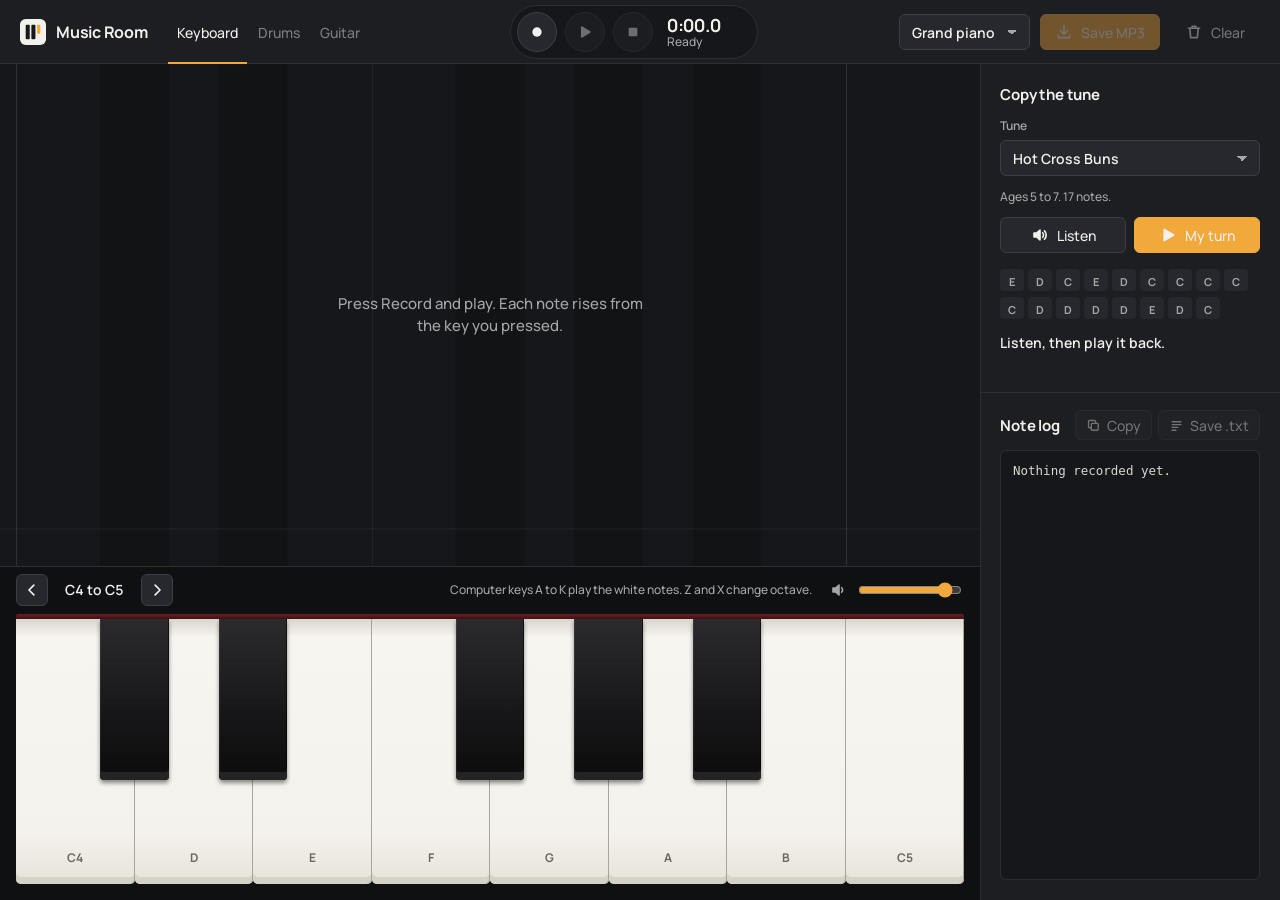
==== commit 72a862ef: "Recorded grand piano, organ and flute, tuned to A440" ====
--- a/index.html
+++ b/index.html
@@ -6,7 +6,7 @@
     <meta name="theme-color" content="#1f4ba5" />
     <title>Music Room</title>
     <link rel="icon" href="./assets/logo.svg" type="image/svg+xml" />
-    <script type="module" crossorigin src="./assets/index-DBHxLkfZ.js"></script>
+    <script type="module" crossorigin src="./assets/index-prLOGZsM.js"></script>
     <link rel="stylesheet" crossorigin href="./assets/index-E4hqo-Lg.css">
   </head>
   <body>
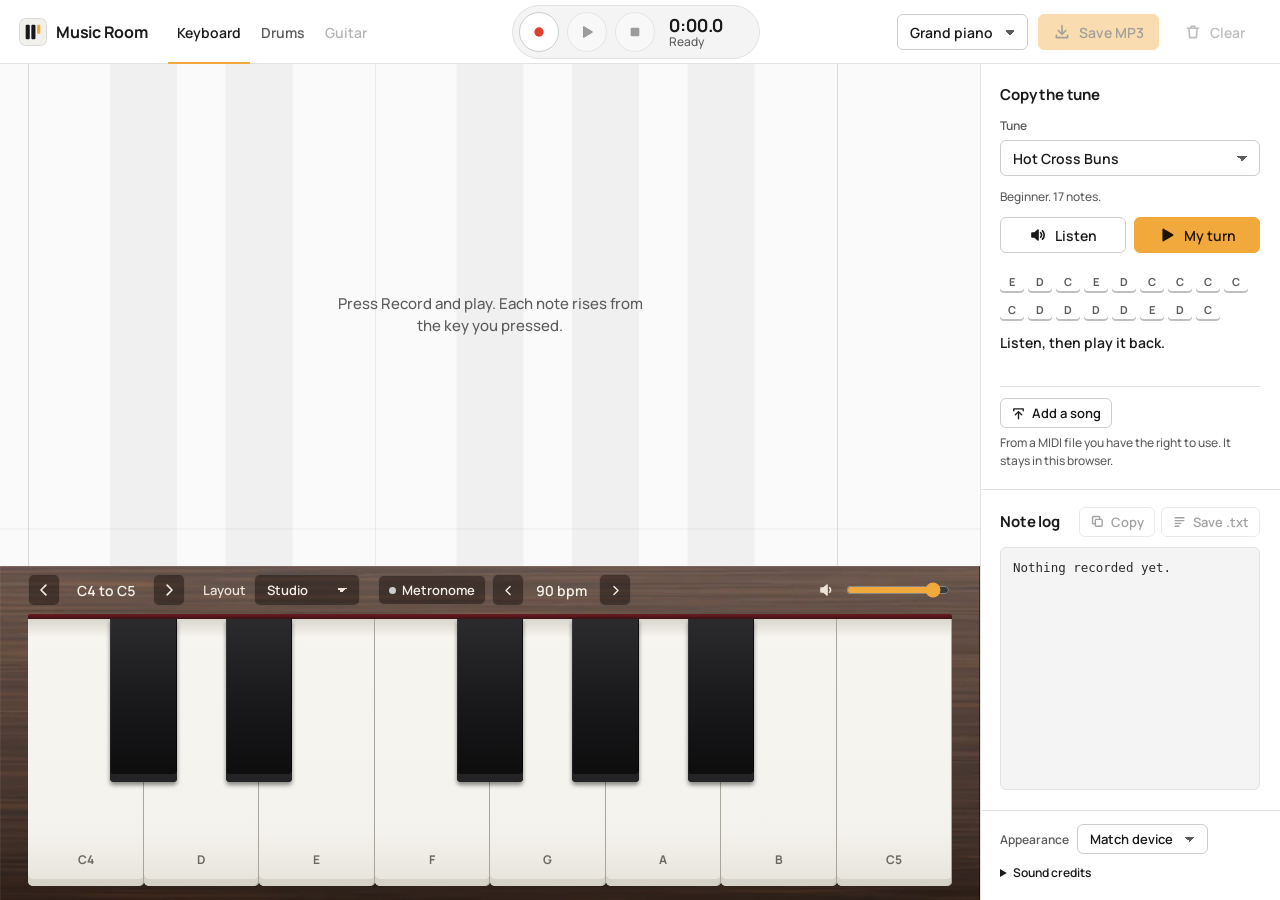
==== commit 8625a3d0: "Six layouts, light theme, lesson mode on the EDClass Game Kit, long tunes and drum solos" ====
--- a/index.html
+++ b/index.html
@@ -6,8 +6,10 @@
     <meta name="theme-color" content="#1f4ba5" />
     <title>Music Room</title>
     <link rel="icon" href="./assets/logo.svg" type="image/svg+xml" />
-    <script type="module" crossorigin src="./assets/index-prLOGZsM.js"></script>
-    <link rel="stylesheet" crossorigin href="./assets/index-E4hqo-Lg.css">
+    <script type="module" crossorigin src="./assets/main-DICGsneC.js"></script>
+    <link rel="modulepreload" crossorigin href="./assets/theme-D23VenJ8.js">
+    <link rel="stylesheet" crossorigin href="./assets/theme-BQ9r9t_u.css">
+    <link rel="stylesheet" crossorigin href="./assets/main-Dyl6fgHE.css">
   </head>
   <body>
     <div id="app"></div>
--- a/assets/theme-BQ9r9t_u.css
+++ b/assets/theme-BQ9r9t_u.css
@@ -0,0 +1 @@
+@font-face{font-family:Manrope;font-style:normal;font-display:swap;font-weight:500;src:url(./manrope-cyrillic-ext-500-normal-Dz8SjJZ9.woff2) format("woff2"),url(./manrope-cyrillic-ext-500-normal-PaLk8PaH.woff) format("woff");unicode-range:U+0460-052F,U+1C80-1C8A,U+20B4,U+2DE0-2DFF,U+A640-A69F,U+FE2E-FE2F}@font-face{font-family:Manrope;font-style:normal;font-display:swap;font-weight:500;src:url(./manrope-cyrillic-500-normal-B1OEZity.woff2) format("woff2"),url(./manrope-cyrillic-500-normal-CNwnNrRC.woff) format("woff");unicode-range:U+0301,U+0400-045F,U+0490-0491,U+04B0-04B1,U+2116}@font-face{font-family:Manrope;font-style:normal;font-display:swap;font-weight:500;src:url(./manrope-greek-500-normal-GeMIHyWm.woff2) format("woff2"),url(./manrope-greek-500-normal-DyxYGEtJ.woff) format("woff");unicode-range:U+0370-0377,U+037A-037F,U+0384-038A,U+038C,U+038E-03A1,U+03A3-03FF}@font-face{font-family:Manrope;font-style:normal;font-display:swap;font-weight:500;src:url(./manrope-vietnamese-500-normal-DCXiE_xi.woff2) format("woff2"),url(./manrope-vietnamese-500-normal-DaZ8i3XM.woff) format("woff");unicode-range:U+0102-0103,U+0110-0111,U+0128-0129,U+0168-0169,U+01A0-01A1,U+01AF-01B0,U+0300-0301,U+0303-0304,U+0308-0309,U+0323,U+0329,U+1EA0-1EF9,U+20AB}@font-face{font-family:Manrope;font-style:normal;font-display:swap;font-weight:500;src:url(./manrope-latin-ext-500-normal-dm74KBQw.woff2) format("woff2"),url(./manrope-latin-ext-500-normal-EtoS1VaI.woff) format("woff");unicode-range:U+0100-02BA,U+02BD-02C5,U+02C7-02CC,U+02CE-02D7,U+02DD-02FF,U+0304,U+0308,U+0329,U+1D00-1DBF,U+1E00-1E9F,U+1EF2-1EFF,U+2020,U+20A0-20AB,U+20AD-20C0,U+2113,U+2C60-2C7F,U+A720-A7FF}@font-face{font-family:Manrope;font-style:normal;font-display:swap;font-weight:500;src:url(./manrope-latin-500-normal-BYYD-dBL.woff2) format("woff2"),url(./manrope-latin-500-normal-DMZssgOp.woff) format("woff");unicode-range:U+0000-00FF,U+0131,U+0152-0153,U+02BB-02BC,U+02C6,U+02DA,U+02DC,U+0304,U+0308,U+0329,U+2000-206F,U+20AC,U+2122,U+2191,U+2193,U+2212,U+2215,U+FEFF,U+FFFD}@font-face{font-family:Manrope;font-style:normal;font-display:swap;font-weight:600;src:url(./manrope-cyrillic-ext-600-normal-Dk-u7o-5.woff2) format("woff2"),url(./manrope-cyrillic-ext-600-normal-DjQx9_jq.woff) format("woff");unicode-range:U+0460-052F,U+1C80-1C8A,U+20B4,U+2DE0-2DFF,U+A640-A69F,U+FE2E-FE2F}@font-face{font-family:Manrope;font-style:normal;font-display:swap;font-weight:600;src:url(./manrope-cyrillic-600-normal-DvRl3Mj-.woff2) format("woff2"),url(./manrope-cyrillic-600-normal-It4mZcQk.woff) format("woff");unicode-range:U+0301,U+0400-045F,U+0490-0491,U+04B0-04B1,U+2116}@font-face{font-family:Manrope;font-style:normal;font-display:swap;font-weight:600;src:url(./manrope-greek-600-normal-BoRV6lzK.woff2) format("woff2"),url(./manrope-greek-600-normal-CF2i9ZRY.woff) format("woff");unicode-range:U+0370-0377,U+037A-037F,U+0384-038A,U+038C,U+038E-03A1,U+03A3-03FF}@font-face{font-family:Manrope;font-style:normal;font-display:swap;font-weight:600;src:url(./manrope-vietnamese-600-normal-C1J5PCl_.woff2) format("woff2"),url(./manrope-vietnamese-600-normal-lA7a_7Ok.woff) format("woff");unicode-range:U+0102-0103,U+0110-0111,U+0128-0129,U+0168-0169,U+01A0-01A1,U+01AF-01B0,U+0300-0301,U+0303-0304,U+0308-0309,U+0323,U+0329,U+1EA0-1EF9,U+20AB}@font-face{font-family:Manrope;font-style:normal;font-display:swap;font-weight:600;src:url(./manrope-latin-ext-600-normal-_gBojHdJ.woff2) format("woff2"),url(./manrope-latin-ext-600-normal-u5Pl7hTU.woff) format("woff");unicode-range:U+0100-02BA,U+02BD-02C5,U+02C7-02CC,U+02CE-02D7,U+02DD-02FF,U+0304,U+0308,U+0329,U+1D00-1DBF,U+1E00-1E9F,U+1EF2-1EFF,U+2020,U+20A0-20AB,U+20AD-20C0,U+2113,U+2C60-2C7F,U+A720-A7FF}@font-face{font-family:Manrope;font-style:normal;font-display:swap;font-weight:600;src:url(./manrope-latin-600-normal-4f0koTD-.woff2) format("woff2"),url(./manrope-latin-600-normal-BqgrALkZ.woff) format("woff");unicode-range:U+0000-00FF,U+0131,U+0152-0153,U+02BB-02BC,U+02C6,U+02DA,U+02DC,U+0304,U+0308,U+0329,U+2000-206F,U+20AC,U+2122,U+2191,U+2193,U+2212,U+2215,U+FEFF,U+FFFD}@font-face{font-family:Manrope;font-style:normal;font-display:swap;font-weight:700;src:url(./manrope-cyrillic-ext-700-normal-cq7F7ESW.woff2) format("woff2"),url(./manrope-cyrillic-ext-700-normal-ezu7N0xg.woff) format("woff");unicode-range:U+0460-052F,U+1C80-1C8A,U+20B4,U+2DE0-2DFF,U+A640-A69F,U+FE2E-FE2F}@font-face{font-family:Manrope;font-style:normal;font-display:swap;font-weight:700;src:url(./manrope-cyrillic-700-normal-Dw_fZAg2.woff2) format("woff2"),url(./manrope-cyrillic-700-normal-7JNVKxyl.woff) format("woff");unicode-range:U+0301,U+0400-045F,U+0490-0491,U+04B0-04B1,U+2116}@font-face{font-family:Manrope;font-style:normal;font-display:swap;font-weight:700;src:url(./manrope-greek-700-normal-CHUG9PD8.woff2) format("woff2"),url(./manrope-greek-700-normal-DyfsrCpP.woff) format("woff");unicode-range:U+0370-0377,U+037A-037F,U+0384-038A,U+038C,U+038E-03A1,U+03A3-03FF}@font-face{font-family:Manrope;font-style:normal;font-display:swap;font-weight:700;src:url(./manrope-vietnamese-700-normal-CUqMx5-1.woff2) format("woff2"),url(./manrope-vietnamese-700-normal-pt65Fn2Z.woff) format("woff");unicode-range:U+0102-0103,U+0110-0111,U+0128-0129,U+0168-0169,U+01A0-01A1,U+01AF-01B0,U+0300-0301,U+0303-0304,U+0308-0309,U+0323,U+0329,U+1EA0-1EF9,U+20AB}@font-face{font-family:Manrope;font-style:normal;font-display:swap;font-weight:700;src:url(./manrope-latin-ext-700-normal-DYOwVNan.woff2) format("woff2"),url(./manrope-latin-ext-700-normal-eVCcYqtJ.woff) format("woff");unicode-range:U+0100-02BA,U+02BD-02C5,U+02C7-02CC,U+02CE-02D7,U+02DD-02FF,U+0304,U+0308,U+0329,U+1D00-1DBF,U+1E00-1E9F,U+1EF2-1EFF,U+2020,U+20A0-20AB,U+20AD-20C0,U+2113,U+2C60-2C7F,U+A720-A7FF}@font-face{font-family:Manrope;font-style:normal;font-display:swap;font-weight:700;src:url(./manrope-latin-700-normal-BZp_XxE4.woff2) format("woff2"),url(./manrope-latin-700-normal-DGRFkw-m.woff) format("woff");unicode-range:U+0000-00FF,U+0131,U+0152-0153,U+02BB-02BC,U+02C6,U+02DA,U+02DC,U+0304,U+0308,U+0329,U+2000-206F,U+20AC,U+2122,U+2191,U+2193,U+2212,U+2215,U+FEFF,U+FFFD}.mt,.mtl,.mt-theme{--mt-stage: #16171a;--mt-chrome: #1d1e22;--mt-raise: #26282d;--mt-hover: #2e3036;--mt-line: #2c2e33;--mt-line-strong: #3b3e44;--mt-text: #f2f0eb;--mt-muted: #a6a6a6;--mt-accent: #f2a93b;--mt-accent-hover: #f6ba5e;--mt-accent-ink: #1c1406;--mt-red: #ff4d3d;--mt-wrong: #ff8a7a;--mt-next-ink: #141517;--mt-next-light: #ffffff;--mt-deck: #0f1012;--mt-hover-line: #4a4d54;--mt-log-text: #d9d7d1;--mt-caption: rgba(29, 30, 34, .92);--mt-label-bg: rgba(15, 16, 18, .86);--mt-label-text: #d4d2cc;--mt-label-sub: #b4b2ac;--mt-floor-light: rgba(255, 255, 255, .07);--mt-view-bg: #16171a;--mt-view-lane: #121315;--mt-view-grid: rgba(255, 255, 255, .05);--mt-view-strong: rgba(255, 255, 255, .11);--mt-view-tag: rgba(22, 23, 26, .85);--mt-view-ink: rgba(255, 255, 255, .55);--mt-radius: 6px;--mt-font: "Manrope", "Segoe UI", system-ui, sans-serif;--mt-mono: ui-monospace, "Cascadia Mono", Consolas, monospace}.mt{font-family:var(--mt-font);font-size:14px;color:var(--mt-text);background:var(--mt-stage);display:grid;grid-template-rows:auto minmax(0,1fr);height:100%;min-height:560px;-webkit-tap-highlight-color:transparent;scrollbar-color:var(--mt-line-strong) transparent;scrollbar-width:thin}.mt *,.mt *:before,.mt *:after{box-sizing:border-box}.mt ::selection{background:var(--mt-accent);color:var(--mt-accent-ink)}.mt h2{margin:0;font-size:15px;font-weight:700;letter-spacing:-.01em}.mt p{margin:0}:where(.mt) button{font:inherit;color:inherit}.mt-sr{position:absolute;width:1px;height:1px;overflow:hidden;clip:rect(0 0 0 0);white-space:nowrap}.mt :focus-visible{outline:2px solid var(--mt-accent);outline-offset:2px}.mt-icon{display:inline-block;width:18px;height:18px;flex:none;background:currentColor;-webkit-mask:var(--icon) center / contain no-repeat;mask:var(--icon) center / contain no-repeat}.mt-btn{display:inline-flex;align-items:center;justify-content:center;gap:8px;height:36px;padding:0 14px;border:1px solid var(--mt-line-strong);border-radius:var(--mt-radius);background:var(--mt-raise);font-weight:600;font-size:14px;cursor:pointer;white-space:nowrap;transition:background-color .12s ease-out,border-color .12s ease-out,color .12s ease-out}.mt-btn:not(:disabled):hover{background:var(--mt-hover);border-color:var(--mt-hover-line)}.mt-btn:disabled{opacity:.4;cursor:default}.mt-btn--small{height:30px;padding:0 10px;font-size:13px;gap:6px}.mt-btn--small .mt-icon{width:15px;height:15px}.mt-btn--icon{width:32px;height:32px;padding:0}.mt-btn--primary{background:var(--mt-accent);border-color:var(--mt-accent);color:var(--mt-accent-ink)}.mt-btn--primary:not(:disabled):hover{background:var(--mt-accent-hover);border-color:var(--mt-accent-hover)}.mt-btn--quiet{background:transparent;border-color:transparent;color:var(--mt-muted)}.mt-btn--quiet:not(:disabled):hover{background:var(--mt-raise);border-color:transparent;color:var(--mt-text)}.mt-btn--danger{background:var(--mt-red);border-color:var(--mt-red);color:#1a0705}.mt-bar{display:grid;grid-template-columns:auto auto minmax(16px,1fr) auto minmax(16px,1fr) auto;align-items:center;column-gap:20px;height:64px;padding:0 20px;background:var(--mt-chrome);box-shadow:inset 0 -1px 0 var(--mt-line)}.mt-brand{grid-column:1;display:flex;align-items:center;gap:10px;font-size:16px;font-weight:700;letter-spacing:-.015em}.mt-brand img{display:block}.mt-inst{grid-column:2;display:flex;gap:2px}.mt-inst__tab{border:0;background:none;height:64px;padding:0 12px;cursor:pointer;font-weight:600;font-size:14px;color:var(--mt-muted);border-radius:0}.mt-inst__tab[aria-pressed=true]{color:var(--mt-text);box-shadow:inset 0 -2px 0 var(--mt-accent)}.mt-inst__tab:disabled{opacity:.45;cursor:default}.mt-inst__tab:focus-visible{outline-offset:-4px}.mt-transport{grid-column:4;display:flex;align-items:center;gap:8px;padding:6px 8px 6px 6px;background:var(--mt-stage);border:1px solid var(--mt-line);border-radius:999px}.mt-round{width:40px;height:40px;border-radius:50%;display:grid;place-items:center;cursor:pointer;background:var(--mt-raise);border:1px solid var(--mt-line-strong);transition:background-color .12s ease-out}.mt-round .mt-icon{width:16px;height:16px}.mt-round:not(:disabled):hover{background:var(--mt-hover)}.mt-round:disabled{opacity:.4;cursor:default}.mt-round--rec{color:var(--mt-red)}.mt-round--rec.is-on{background:var(--mt-red);border-color:var(--mt-red);color:#fff}.mt-round--rec.is-on:hover{background:#ff6558}.mt-round--rec.is-on .mt-icon{animation:mt-blink 1s steps(2,jump-none) infinite}.mt-clock{display:grid;padding:0 10px 0 6px;min-width:88px;line-height:1.15}.mt-clock__time{font-size:18px;font-weight:700;font-variant-numeric:tabular-nums;letter-spacing:-.01em}.mt-clock__state{font-size:12px;color:var(--mt-muted)}.mt[data-state=recording] .mt-clock__state{color:var(--mt-red)}.mt-bar__end{grid-column:6;justify-self:end;display:flex;align-items:center;gap:10px}.mt-sound{display:flex;align-items:center;gap:8px;color:var(--mt-muted);font-weight:600}.mt-select{font:inherit;font-weight:600;color:var(--mt-text);height:36px;padding:0 34px 0 12px;border:1px solid var(--mt-line-strong);border-radius:var(--mt-radius);background-color:var(--mt-raise);cursor:pointer;appearance:none;background-image:linear-gradient(45deg,transparent 50%,var(--mt-muted) 50%),linear-gradient(135deg,var(--mt-muted) 50%,transparent 50%);background-position:calc(100% - 17px) 52%,calc(100% - 12px) 52%;background-size:5px 5px;background-repeat:no-repeat}.mt-select:hover{border-color:var(--mt-hover-line)}.mt-select option,.mt-select optgroup{background:var(--mt-chrome);color:var(--mt-text)}.mt-clear{display:flex;align-items:center;gap:8px}.mt-confirm{display:flex;align-items:center;gap:8px;font-weight:600;white-space:nowrap}.mt-confirm[hidden],.mt-clear .mt-btn[hidden]{display:none}.mt-main{display:grid;grid-template-columns:minmax(0,1fr) 340px;min-height:0}.mt-stage{display:grid;grid-template-columns:minmax(0,1fr);grid-template-rows:minmax(150px,1fr) clamp(210px,40%,340px);min-height:0;min-width:0}.mt-view{position:relative;min-height:0;overflow:hidden;touch-action:none;cursor:ns-resize}.mt-view__canvas{position:absolute;inset:0;display:block}.mt-view__caption{position:absolute;top:12px;left:16px;z-index:1;padding:5px 10px;border-radius:var(--mt-radius);background:var(--mt-caption);box-shadow:inset 0 0 0 1px var(--mt-line);font-size:12px;font-weight:600;color:var(--mt-muted);pointer-events:none}.mt-view__caption:empty{display:none}.mt-view__caption[data-mode=recording]{color:var(--mt-red)}.mt-view__empty{position:absolute;left:50%;top:50%;transform:translate(-50%,-50%);width:max-content;max-width:min(36ch,calc(100% - 48px));text-align:center;font-size:15px;font-weight:500;line-height:1.5;color:var(--mt-muted);pointer-events:none}.mt-view__empty[hidden]{display:none}.mt-deck{display:flex;flex-direction:column;min-height:0;padding:0 16px 16px;background:var(--mt-deck);box-shadow:inset 0 1px 0 var(--mt-line)}.mt-deck__bar{display:flex;align-items:center;gap:10px 18px;height:48px;flex:none}.mt-oct{display:flex;align-items:center;gap:6px}.mt-oct__label{min-width:9ch;text-align:center;font-weight:600;font-variant-numeric:tabular-nums}.mt-status{flex:1;min-width:10ch;font-weight:600;color:var(--mt-text)}.mt-hint{flex:none;font-size:12px;color:var(--mt-muted);white-space:nowrap}.mt-deck__bar{container:deckbar / inline-size}@container deckbar (max-width: 1259px){.mt-hint[data-for=keyboard]{display:none}}@container deckbar (max-width: 1399px){.mt-hint[data-for=drums]{display:none}}.mt-vol{display:flex;align-items:center;gap:8px;color:var(--mt-muted)}.mt-vol input{accent-color:var(--mt-accent);width:104px}.mt-felt{height:5px;flex:none;background:linear-gradient(#6a1d22,#3e1115);border-radius:2px 2px 0 0}.mt-keys{--black-w: calc(100% / var(--whites, 15) * .58);position:relative;flex:1;min-height:140px;touch-action:none;user-select:none;-webkit-user-select:none}.mt-key{position:absolute;top:0;border:0;padding:0;cursor:pointer}.mt-key--white{height:100%;border-radius:0 0 5px 5px;background:linear-gradient(180deg,#d9d6cd 0,#f7f5ef 7%,#f4f2ec 80%,#e6e3da);box-shadow:inset -1px 0 #a9a59a,inset 0 -7px #d6d2c7;color:#6b6860}.mt .mt-key--white{color:#6b6860}.mt-key__name{position:absolute;left:0;right:0;bottom:20px;text-align:center;font-size:12px;font-weight:700;letter-spacing:.01em;line-height:1;pointer-events:none}.mt-key__lamp{position:absolute;left:24%;right:24%;bottom:11px;height:4px;border-radius:2px;background:var(--note);opacity:0;transition:opacity 90ms ease-out;pointer-events:none}.mt-key--white.is-down,.mt-key--white.is-playing{background:linear-gradient(180deg,#cfcbc1 0,#ebe8e0 8%,#e9e6de 82%,#dcd8ce);background:linear-gradient(180deg,color-mix(in srgb,var(--note) 34%,#cfcbc1) 0,color-mix(in srgb,var(--note) 30%,#efece5) 8%,color-mix(in srgb,var(--note) 30%,#ebe8e0) 82%,color-mix(in srgb,var(--note) 38%,#dcd8ce));box-shadow:inset -1px 0 #a9a59a,inset 0 -3px #ccc7bc}.mt-key--black{width:var(--black-w);height:61%;z-index:2;border-radius:0 0 4px 4px;background:linear-gradient(180deg,#2b2b2d 0,#18181a 55%,#0c0c0d);box-shadow:inset 0 -8px #242427,inset 1px 0 #ffffff12,inset -1px 0 #0009,0 3px 4px #00000073}.mt-key--black .mt-key__lamp{left:26%;right:26%;bottom:14px}.mt-key--black.is-down,.mt-key--black.is-playing{background:linear-gradient(180deg,#262628 0,#1c1c1e 60%,#141415);background:linear-gradient(180deg,color-mix(in srgb,var(--note) 55%,#262628) 0,color-mix(in srgb,var(--note) 45%,#1c1c1e) 60%,color-mix(in srgb,var(--note) 35%,#141415));box-shadow:inset 0 -3px #242427,inset 1px 0 #ffffff0d,0 1px 2px #00000073}.mt-key.is-down .mt-key__lamp,.mt-key.is-playing .mt-key__lamp{opacity:1}.mt-key.is-next{z-index:1}.mt-key--black.is-next{z-index:3}.mt-key.is-next:before{content:"";position:absolute;inset:3px;border-radius:0 0 4px 4px;pointer-events:none;box-shadow:inset 0 0 0 3px var(--mt-next-ink)}.mt-key--black.is-next:before{box-shadow:inset 0 0 0 2px #fff}.mt-key.is-next:after{content:"";position:absolute;left:50%;bottom:40px;transform:translate(-50%);pointer-events:none;border:7px solid transparent;border-top:9px solid var(--mt-next-ink);border-bottom:0}.mt-key--black.is-next:after{bottom:34px;border-top-color:#fff}.mt-side{display:flex;flex-direction:column;min-height:0;overflow-y:auto;background:var(--mt-chrome);box-shadow:inset 1px 0 0 var(--mt-line)}.mt-challenge{padding:20px;display:grid;gap:12px}.mt-field{display:grid;gap:6px}.mt-field>span{font-size:12px;font-weight:600;color:var(--mt-muted)}.mt-field .mt-select{width:100%}.mt-tune-meta{font-size:12px;color:var(--mt-muted);margin-top:-4px}.mt-row-btns{display:grid;grid-template-columns:1fr 1fr;gap:8px}.mt-target{list-style:none;margin:4px 0 0;padding:0;display:flex;flex-wrap:wrap;gap:4px}.mt-tp{width:24px;height:24px;border-radius:4px;display:grid;place-items:center;background:var(--mt-raise);color:var(--mt-muted);font-size:11px;font-weight:700;box-shadow:inset 0 -2px #00000040}.mt-tp.is-done{background:var(--c);color:#141414}.mt-tp.is-current{outline:2px solid var(--mt-next-light);outline-offset:1px;color:var(--mt-text)}.mt-tp.is-listening{background:var(--c);color:#141414}.mt-msg{min-height:2.8em;font-size:14px;font-weight:600;line-height:1.4}.mt-field[hidden],.mt-check[hidden],.mt-credit[hidden],.mt-progress[hidden]{display:none}.mt-progress{font-size:12px;font-weight:600;color:var(--mt-muted);font-variant-numeric:tabular-nums;margin-bottom:-6px}.mt-check{display:flex;align-items:center;gap:8px;font-size:13px;font-weight:600;cursor:pointer}.mt-check input{width:16px;height:16px;margin:0;accent-color:var(--mt-accent)}.mt-credit{font-size:12px;line-height:1.5;color:var(--mt-muted)}.mt-own{display:flex;flex-wrap:wrap;align-items:center;gap:6px 8px;padding-top:12px;margin-top:2px;box-shadow:inset 0 1px 0 var(--mt-line)}.mt-own .mt-btn[hidden]{display:none}.mt-own__note{flex:1 1 100%;font-size:12px;line-height:1.45;color:var(--mt-muted)}.mt-msg.is-wrong{color:var(--mt-wrong)}.mt-log{display:flex;flex-direction:column;flex:1;min-height:190px;padding:18px 20px 20px;gap:10px;box-shadow:inset 0 1px 0 var(--mt-line)}.mt-log__head{display:flex;align-items:center;gap:6px}.mt-log__head h2{margin-right:auto;white-space:nowrap}.mt-log__text{flex:1;min-height:80px;margin:0;overflow:auto;padding:10px 12px;background:var(--mt-stage);border:1px solid var(--mt-line);border-radius:var(--mt-radius);color:var(--mt-log-text);font-family:var(--mt-mono);font-size:12.5px;line-height:1.6;font-variant-numeric:tabular-nums}.mt[data-instrument=drums] [data-for=keyboard],.mt:not([data-instrument=drums]) [data-for=drums]{display:none}.mt[data-instrument=drums] .mt-keys,.mt[data-instrument=drums] .mt-felt,.mt[data-instrument=drums] .kr,.mt[data-instrument=drums] .ng{display:none}.mt:not([data-layout=studio]) .mt-deck>.mt-felt{display:none}.mt:not([data-layout=studio]) [data-only=studio],.mt:not([data-layout=grid]) [data-only=grid]{display:none}.mt-layout{display:flex;align-items:center;gap:8px;color:var(--mt-muted);font-weight:600;font-size:13px}.mt-layout .mt-select{height:32px;font-size:13px}.mt[data-instrument=drums] .mt-stage{grid-template-rows:minmax(120px,1fr) clamp(290px,62%,580px)}.mt[data-notes=off] .mt-view{display:none}.mt.mt[data-notes=off] .mt-stage{grid-template-rows:minmax(0,1fr)}.mt-toggle[aria-pressed=true]{border-color:var(--mt-accent);color:var(--mt-accent)}.mt-metro{display:flex;align-items:center;gap:6px}.mt-metro__bpm{min-width:7ch;text-align:center;font-weight:600;font-variant-numeric:tabular-nums}.mt-metro__dot{width:7px;height:7px;border-radius:50%;background:var(--mt-line-strong);transition:background-color 60ms linear}.mt-metro [aria-pressed=true] .mt-metro__dot{background:var(--mt-accent)}.mt-metro .is-beat .mt-metro__dot{animation:mt-beat .14s linear}.mt-metro .is-accent .mt-metro__dot{animation-name:mt-beat-accent}.dk{display:none;position:relative;flex:1;min-height:200px;container-type:size;touch-action:none;user-select:none;-webkit-user-select:none}.mt[data-instrument=drums] .dk{display:block}.dk-stage{position:absolute;inset:0;margin:auto;width:min(100cqw,200cqh);height:min(100cqh,50cqw)}.dk-plate,.dk-layer{position:absolute;display:block;width:100%;height:100%;-webkit-user-drag:none;pointer-events:none}.dk-plate{inset:0}.dk-move{position:absolute;pointer-events:none}.dk-layer{inset:0}.dk-svg{position:absolute;inset:0;width:100%;height:100%;display:block;overflow:visible}.dk-hit{fill:transparent;cursor:pointer}.dk-glow{position:absolute;pointer-events:none;opacity:0;background:var(--hit, #fff);-webkit-mask-size:100% 100%;mask-size:100% 100%;-webkit-mask-repeat:no-repeat;mask-repeat:no-repeat}.dk-glow[data-strike=kick]{mix-blend-mode:screen}.dk-glow--metal{background:#fff2d2;mix-blend-mode:overlay}.dk-ring{fill:none;stroke:var(--mt-next-light);stroke-width:2.5;vector-effect:non-scaling-stroke;opacity:0;transition:opacity .12s ease-out;pointer-events:none}.dk-ring.is-next{opacity:1}.dk-glow.is-hit,.dk-move.is-hit .dk-glow{animation:dk-flash .42s ease-out}.dk-move[data-strike=crash].is-hit,.dk-move[data-strike=ride].is-hit{animation:dk-sway 1.1s cubic-bezier(.25,.7,.35,1)}.dk-move[data-strike=hh]{transition:transform 90ms ease-out}.dk.is-hat-open .dk-move[data-strike=hh],.dk.is-hat-flick .dk-move[data-strike=hh]{transform:translateY(calc(min(100cqh,50cqw)*-.024))}.dk-move[data-strike=hh].is-hit .dk-layer{animation:dk-tick .12s ease-out}.dk-label{pointer-events:none}.dk-label__bg{fill:var(--mt-label-bg);stroke:var(--mt-line-strong);stroke-width:1}.dk-label__name{fill:var(--mt-label-text);font-size:19px;font-weight:600}.dk-label__key{fill:var(--mt-raise);stroke:var(--mt-hover-line);stroke-width:1}.dk-label__keytext{fill:var(--mt-muted);font-size:14px;font-weight:700}.dk-label.is-lit .dk-label__name{fill:var(--mt-text)}.dk-label.is-lit .dk-label__bg{stroke:#62656c}.dk-label.is-next .dk-label__bg{stroke:var(--mt-next-light);stroke-width:1.5}.dk-label.is-next .dk-label__key{fill:var(--mt-next-light);stroke:var(--mt-next-light)}.dk-label.is-next .dk-label__keytext{fill:var(--mt-next-ink)}.dk-label__sub{fill:var(--mt-label-sub);font-size:15.5px;font-weight:600}.dk--drummer .dk-glow[data-strike=kick]{mix-blend-mode:normal}.mt-tp--drum{width:auto;min-width:26px;padding:0 4px;font-size:10px;letter-spacing:.02em}.mt-credits{padding:14px 20px 18px;box-shadow:inset 0 1px 0 var(--mt-line);font-size:12px;line-height:1.5;color:var(--mt-muted)}.mt-credits summary{cursor:pointer;font-weight:600;color:var(--mt-text)}.mt-credits p{margin-top:6px}.kr{flex:1;display:grid;grid-template-rows:1fr 1fr;gap:10px;min-height:0;container-type:inline-size}.kr-row{display:grid;grid-template-columns:52px minmax(0,1fr);gap:8px;min-height:0}.kr-oct{display:grid;grid-template-rows:auto 1fr auto;justify-items:center;align-items:center;padding:6px 0;background:var(--mt-chrome);border:1px solid var(--mt-line);border-radius:var(--mt-radius)}.kr-oct .mt-btn{width:36px;height:36px;padding:0}.kr-oct .mt-icon{transform:rotate(-90deg)}.kr-oct__label{font-weight:700;font-variant-numeric:tabular-nums}.kr-deck{display:flex;flex-direction:column;min-height:0;border-radius:6px;overflow:hidden}.kr .mt-keys{min-height:0;--black-w: calc(100% / var(--whites, 8) * .62)}.kr .mt-key__name{font-size:13px}@container (max-width: 560px){.kr-row{grid-template-columns:minmax(0,1fr);grid-template-rows:auto minmax(0,1fr);gap:6px}.kr-oct{grid-template-rows:none;grid-template-columns:auto 1fr auto;padding:0 4px;height:40px}.kr-oct .mt-icon{transform:none}.kr-oct .kr-up{order:3}.kr-oct__label{order:2}.kr-oct .kr-down{order:1}.kr .mt-keys{--black-w: calc(100% / var(--whites, 8) * .66)}}.ng{flex:1;display:grid;gap:8px;min-height:0;padding-top:4px;grid-template-columns:repeat(var(--cols, 8),minmax(0,1fr));grid-template-rows:repeat(var(--rows, 4),minmax(0,1fr));touch-action:none;user-select:none;-webkit-user-select:none}.ng-pad{position:relative;display:grid;place-items:center;min-width:0;min-height:0;border:0;padding:0;cursor:pointer;border-radius:6px;color:var(--mt-text);font:inherit;background:linear-gradient(180deg,#2c2e33,#232529);box-shadow:inset 0 1px #ffffff0f,inset 0 -3px #00000059;transition:background-color 60ms linear}.ng-pad__name{font-size:20px;font-weight:700;letter-spacing:-.01em;pointer-events:none}.ng-pad__oct{position:absolute;right:8px;bottom:6px;font-size:11px;font-weight:600;color:var(--mt-muted);pointer-events:none}.ng-pad.is-root{background:linear-gradient(180deg,#3a3631,#2e2b27);box-shadow:inset 0 0 0 1px #5a5046,inset 0 -3px #00000059}.ng-pad.is-root .ng-pad__name{color:#ffd59a}.ng-pad.is-sharp{background:linear-gradient(180deg,#202125,#1a1b1e)}.ng-pad.is-sharp .ng-pad__name{color:#c9c7c1;font-size:17px}.ng-pad.is-down,.ng-pad.is-playing{background:var(--note);box-shadow:inset 0 -2px #00000040}.ng-pad.is-down .ng-pad__name,.ng-pad.is-down .ng-pad__oct,.ng-pad.is-playing .ng-pad__name,.ng-pad.is-playing .ng-pad__oct{color:#141414}.ng-pad.is-next{box-shadow:inset 0 0 0 3px var(--mt-next-light),inset 0 -3px #00000059}.ng-pad.is-next:before{content:"";position:absolute;top:7px;left:50%;transform:translate(-50%);pointer-events:none;border:6px solid transparent;border-top:8px solid var(--mt-next-light);border-bottom:0}.ng-pad.is-next.is-down{box-shadow:inset 0 0 0 3px var(--mt-next-ink)}.ng-pad.is-next.is-down:before{border-top-color:var(--mt-next-ink)}.ck{display:none;flex:1;min-height:0;gap:6px;padding-top:4px;container-type:size;grid-template-columns:repeat(5,minmax(0,1fr));grid-template-rows:minmax(0,1fr) minmax(0,1.35fr);grid-template-areas:"crash tom1 tom2 tom3 ride" "hh hh snare kick kick";touch-action:none;user-select:none;-webkit-user-select:none}.mt[data-instrument=drums] .ck{display:grid}@media(max-aspect-ratio:1/1){.ck{grid-template-columns:1fr 1fr;grid-template-rows:minmax(0,.85fr) minmax(0,1fr) minmax(0,1fr) minmax(0,1.2fr);grid-template-areas:"crash ride" "tom1 tom2" "tom3 snare" "hh kick";gap:8px}}.ck-hit{position:relative;display:grid;grid-template-rows:minmax(0,1fr) auto;min-width:0;min-height:64px;padding:4px 4px 6px;border:0;border-radius:8px;background:none;color:inherit;font:inherit;cursor:pointer}.ck-art{position:relative;display:flex;align-items:flex-end;justify-content:center;min-height:0}.ck-art:before{content:"";position:absolute;left:8%;right:8%;bottom:-4px;height:34%;pointer-events:none;background:radial-gradient(closest-side,var(--mt-floor-light),transparent)}.ck-art img{position:relative;display:block;max-width:none;-webkit-user-drag:none;pointer-events:none;filter:drop-shadow(0 8px 9px rgba(0,0,0,.55));transition:transform 70ms ease-out,filter 70ms ease-out}.ck-label{display:flex;align-items:center;justify-content:center;gap:6px;margin-top:4px;font-size:13px;font-weight:600;color:var(--mt-label-text);white-space:nowrap}.ck-label kbd{font:700 10px var(--mt-font);min-width:18px;height:18px;display:grid;place-items:center;border-radius:4px;background:var(--mt-raise);border:1px solid #4a4d54;color:var(--mt-muted)}.ck-hit.is-hit img{transform:translateY(2px) scale(.985);filter:brightness(1.12) drop-shadow(0 0 10px var(--hit, #fff)) drop-shadow(0 6px 6px rgba(0,0,0,.55))}.ck-hit.is-next img{filter:drop-shadow(0 0 2px var(--mt-next-light)) drop-shadow(0 0 9px rgba(255,255,255,.45)) drop-shadow(0 8px 9px rgba(0,0,0,.55))}.ck-hit.is-next .ck-label{color:var(--mt-text)}.ck-hit.is-next kbd{background:var(--mt-next-light);border-color:var(--mt-next-light);color:var(--mt-next-ink)}.ck.is-hat-open [data-piece=hh] img{transform:translateY(-3px)}@media(pointer:coarse){.ck-label kbd{display:none}}.mt[data-instrument=keyboard][data-layout=studio] .mt-deck,.kr-deck,.mtl[data-layout=studio] .mtl-instrument{background:linear-gradient(180deg,#ffffff12 0,#fff0 38%,#00000052),var(--mt-wood, #2a160c) center / cover;box-shadow:inset 0 1px #ffffff1f,inset 1px 0 #ffffff0f,inset -1px 0 #00000080}.mt[data-instrument=keyboard][data-layout=studio] .mt-deck{padding:0 28px 14px}.mt[data-instrument=keyboard][data-layout=studio] .mt-deck__bar,.mtl[data-layout=studio] .mtl-deck__bar{color:#f6f2ea;--mt-muted: #ece4d8}.mt[data-instrument=keyboard][data-layout=studio] .mt-deck__bar .mt-btn:not(.mt-btn--primary),.mt[data-instrument=keyboard][data-layout=studio] .mt-deck__bar .mt-select,.mtl[data-layout=studio] .mtl-deck__bar .mt-select{background-color:#0c06036b;border-color:#ffecd629;color:#f2eee6}.kr-deck{padding:0 12px 10px}.mtl[data-layout=studio] .mtl-instrument{padding:0 24px 14px}@keyframes mt-blink{to{opacity:.35}}@keyframes mt-beat{0%{background:#f2f0eb}}@keyframes mt-beat-accent{0%{background:#fff;transform:scale(1.5)}}@keyframes dk-flash{0%{opacity:calc(.42 * var(--force, .8))}to{opacity:0}}@keyframes dk-sway{12%{transform:rotate(calc(-2.4deg * var(--force, .8))) scaleY(calc(1 + .55 * var(--force, .8)))}38%{transform:rotate(calc(1.2deg * var(--force, .8))) scaleY(calc(1 - .18 * var(--force, .8)))}62%{transform:rotate(calc(-.5deg * var(--force, .8))) scaleY(calc(1 + .12 * var(--force, .8)))}82%{transform:scaleY(.98)}}@keyframes dk-tick{40%{transform:translateY(1.2%)}}@media(prefers-reduced-motion:reduce){.mt-round--rec.is-on .mt-icon{animation:none}.dk-move.is-hit,.dk-move .dk-layer{animation:none!important}.dk-move[data-strike=hh],.ck-art img{transition:none}}.mt[data-theme=light],.mtl[data-theme=light],.mt-theme[data-theme=light]{--mt-stage: #f4f4f4;--mt-chrome: #ffffff;--mt-raise: #ffffff;--mt-hover: #efefef;--mt-line: #e2e2e2;--mt-line-strong: #cdcdcd;--mt-hover-line: #b3b3b3;--mt-text: #1a1a1a;--mt-muted: #5c5c5c;--mt-accent: #f2a93b;--mt-accent-hover: #f0b65a;--mt-red: #e0402f;--mt-wrong: #c23a26;--mt-next-light: #141517;--mt-deck: #e9e9e9;--mt-log-text: #2b2b2b;--mt-caption: rgba(255, 255, 255, .94);--mt-label-bg: rgba(255, 255, 255, .92);--mt-label-text: #1f1f1f;--mt-label-sub: #555555;--mt-floor-light: rgba(0, 0, 0, .06);--mt-view-bg: #fafafa;--mt-view-lane: #f0f0f0;--mt-view-grid: rgba(0, 0, 0, .06);--mt-view-strong: rgba(0, 0, 0, .13);--mt-view-tag: rgba(255, 255, 255, .92);--mt-view-ink: rgba(0, 0, 0, .55);color-scheme:light}.mt[data-theme=dark],.mtl[data-theme=dark],.mt-theme[data-theme=dark]{color-scheme:dark}.mt[data-theme=light][data-instrument=drums] .mt-deck,.mtl[data-theme=light][data-instrument=drums] .mtl-instrument{background:radial-gradient(ellipse 70% 60% at 50% 62%,#fff 0,#e6e6e6 80%)}[data-theme=light] .ng-pad{background:linear-gradient(180deg,#fff,#f1f1f1);box-shadow:inset 0 0 0 1px #d6d6d6,inset 0 -3px #00000014}[data-theme=light] .ng-pad.is-root{background:linear-gradient(180deg,#3a3c41,#2c2e33);box-shadow:inset 0 -3px #0000004d}[data-theme=light] .ng-pad.is-root .ng-pad__name{color:#ffd59a}[data-theme=light] .ng-pad.is-root .ng-pad__oct{color:#c9c9c9}[data-theme=light] .ng-pad.is-root.is-next{box-shadow:inset 0 0 0 3px #fff,0 0 0 2px #141517}[data-theme=light] .ng-pad.is-root.is-next:before{border-top-color:#fff}[data-theme=light] .mt-brand img{border-radius:6px;box-shadow:0 0 0 1px #d9d9d9}[data-theme=light] .ng-pad.is-sharp{background:linear-gradient(180deg,#e9e9e9,#dedede)}[data-theme=light] .ng-pad.is-sharp .ng-pad__name{color:#333}[data-theme=light] .ng-pad.is-next{box-shadow:inset 0 0 0 3px var(--mt-next-light),inset 0 -3px #00000014}[data-theme=light] .ck-art img{filter:drop-shadow(0 8px 9px rgba(0,0,0,.28))}[data-theme=light] .ck-hit.is-next img{filter:drop-shadow(0 0 2px #141517) drop-shadow(0 0 7px rgba(0,0,0,.35)) drop-shadow(0 8px 9px rgba(0,0,0,.28))}[data-theme=light] .mt-round--rec{color:var(--mt-red)}.mt-foot{display:flex;flex-wrap:wrap;align-items:center;justify-content:space-between;gap:10px 16px;padding:14px 20px 18px;box-shadow:inset 0 1px 0 var(--mt-line)}.mt-foot .mt-credits{padding:0;box-shadow:none;flex:1 1 100%}.mt-appearance{display:flex;align-items:center;gap:8px;font-size:12px;font-weight:600;color:var(--mt-muted)}.mt-appearance .mt-select{height:30px;font-size:13px}@media(max-width:1280px){.mt-inst__tab{padding:0 9px}.mt-sound>span{display:none}.mt-main{grid-template-columns:minmax(0,1fr) 300px}}@media(max-width:1100px){.mt-brand>span,.mt-inst__tab:disabled{display:none}.mt-deck__bar{height:auto;min-height:48px;flex-wrap:wrap;padding:6px 0;gap:8px 14px}.mt-hint{display:none}}@media(max-height:760px)and (min-width:761px){.mt-bar,.mt-inst__tab{height:56px}.mt-stage{grid-template-rows:minmax(140px,1fr) clamp(200px,40%,300px)}.mt-challenge{padding:16px 18px;gap:10px}.mt-log{padding:14px 18px 16px}}@media(max-width:900px)and (min-width:761px){.mt-bar{display:flex;flex-wrap:wrap;height:auto;padding:0 16px 10px;column-gap:16px;row-gap:0}.mt-bar__end{margin-left:auto}.mt-transport{order:4;width:100%;justify-content:center}.mt-inst__tab{height:56px}}@media(max-height:520px)and (min-width:761px){.mt{display:flex;flex-direction:column;height:auto;min-height:0}.mt-main{display:flex;flex-direction:column}.mt-stage,.mt.mt[data-notes=off] .mt-stage,.mt[data-instrument=drums] .mt-stage{grid-template-rows:minmax(0,1fr);height:calc(100svh - var(--mt-bar-h, 112px));min-height:250px}.mt-view{display:none}.mt-bar{display:flex;flex-wrap:nowrap;height:52px;padding:0 12px;column-gap:12px}.mt-brand>span,.mt-sound>span,.mt-clock__state,[data-save-label],.mt-clear .mt-btn span:not(.mt-icon){display:none}.mt-inst__tab{height:52px}.mt-transport{order:0;width:auto;padding:3px 6px 3px 3px;gap:6px}.mt-round{width:36px;height:36px}.mt-clock{min-width:64px;padding:0 4px}.mt-clock__time{font-size:16px}.mt-bar__end{margin-left:auto;gap:6px}.mt-btn--primary[data-save]{padding:0 10px}.mt-vol{display:none}.mt-deck__bar{height:auto;min-height:44px;flex-wrap:nowrap;padding:4px 0;gap:8px 12px}.mt-hint{display:none}.mt-keys{min-height:0}.mt-side{box-shadow:inset 0 1px 0 var(--mt-line)}}@media(max-width:760px){.mt{display:flex;flex-direction:column;height:auto;min-height:100%}.mt-bar{display:flex;flex-wrap:wrap;height:auto;padding:10px 14px;gap:10px}.mt-bar__end{margin-left:auto;gap:6px}.mt-transport{order:4;width:100%;justify-content:center}.mt-brand>span{display:inline}.mt-inst{order:3;width:100%;margin:-4px 0 -2px;box-shadow:inset 0 -1px 0 var(--mt-line)}.mt-inst__tab{height:40px;padding:0 12px}.mt-clear .mt-btn span:not(.mt-icon){display:none}.mt-main{display:flex;flex-direction:column}.mt-stage{grid-template-rows:210px auto}.mt-deck{padding:0 8px 10px}.mt-keys{flex:none;height:210px}.mt-deck__bar{height:auto;min-height:44px;flex-wrap:wrap;gap:6px 10px;padding:6px 0}.mt-status{order:3;flex:1 0 100%;min-width:0}.mt-status:empty{display:none}.mt-vol{margin-left:auto}.mt-vol input{width:80px}.mt-side{box-shadow:inset 0 1px 0 var(--mt-line)}.mt-challenge,.mt-log{padding:16px}.mt-log__text{min-height:140px;max-height:260px}.mt[data-instrument=drums] .mt-stage{grid-template-rows:170px auto}.mt.mt[data-notes=off] .mt-stage{grid-template-rows:minmax(0,1fr);height:calc(100svh - var(--mt-bar-h, 160px));min-height:420px}.mt[data-notes=off] .mt-deck{padding-bottom:12px}.kr .mt-keys{flex:1;height:auto}.dk{flex:none;min-height:0;height:auto;aspect-ratio:2 / 1.1;overflow:hidden}.dk-stage{inset:auto auto 0 -9%;margin:0;width:118%;height:auto;aspect-ratio:2 / 1}.dk-label{display:none}.mt-credits{padding:14px 16px 18px}}@media(max-width:400px){.mt-sound{display:none}}
--- a/assets/main-Dyl6fgHE.css
+++ b/assets/main-Dyl6fgHE.css
@@ -0,0 +1 @@
+html,body{height:100%;margin:0;background:#16171a}body{overflow:hidden}@media(max-height:520px)and (min-width:761px),(max-width:760px){body{overflow:auto}}
